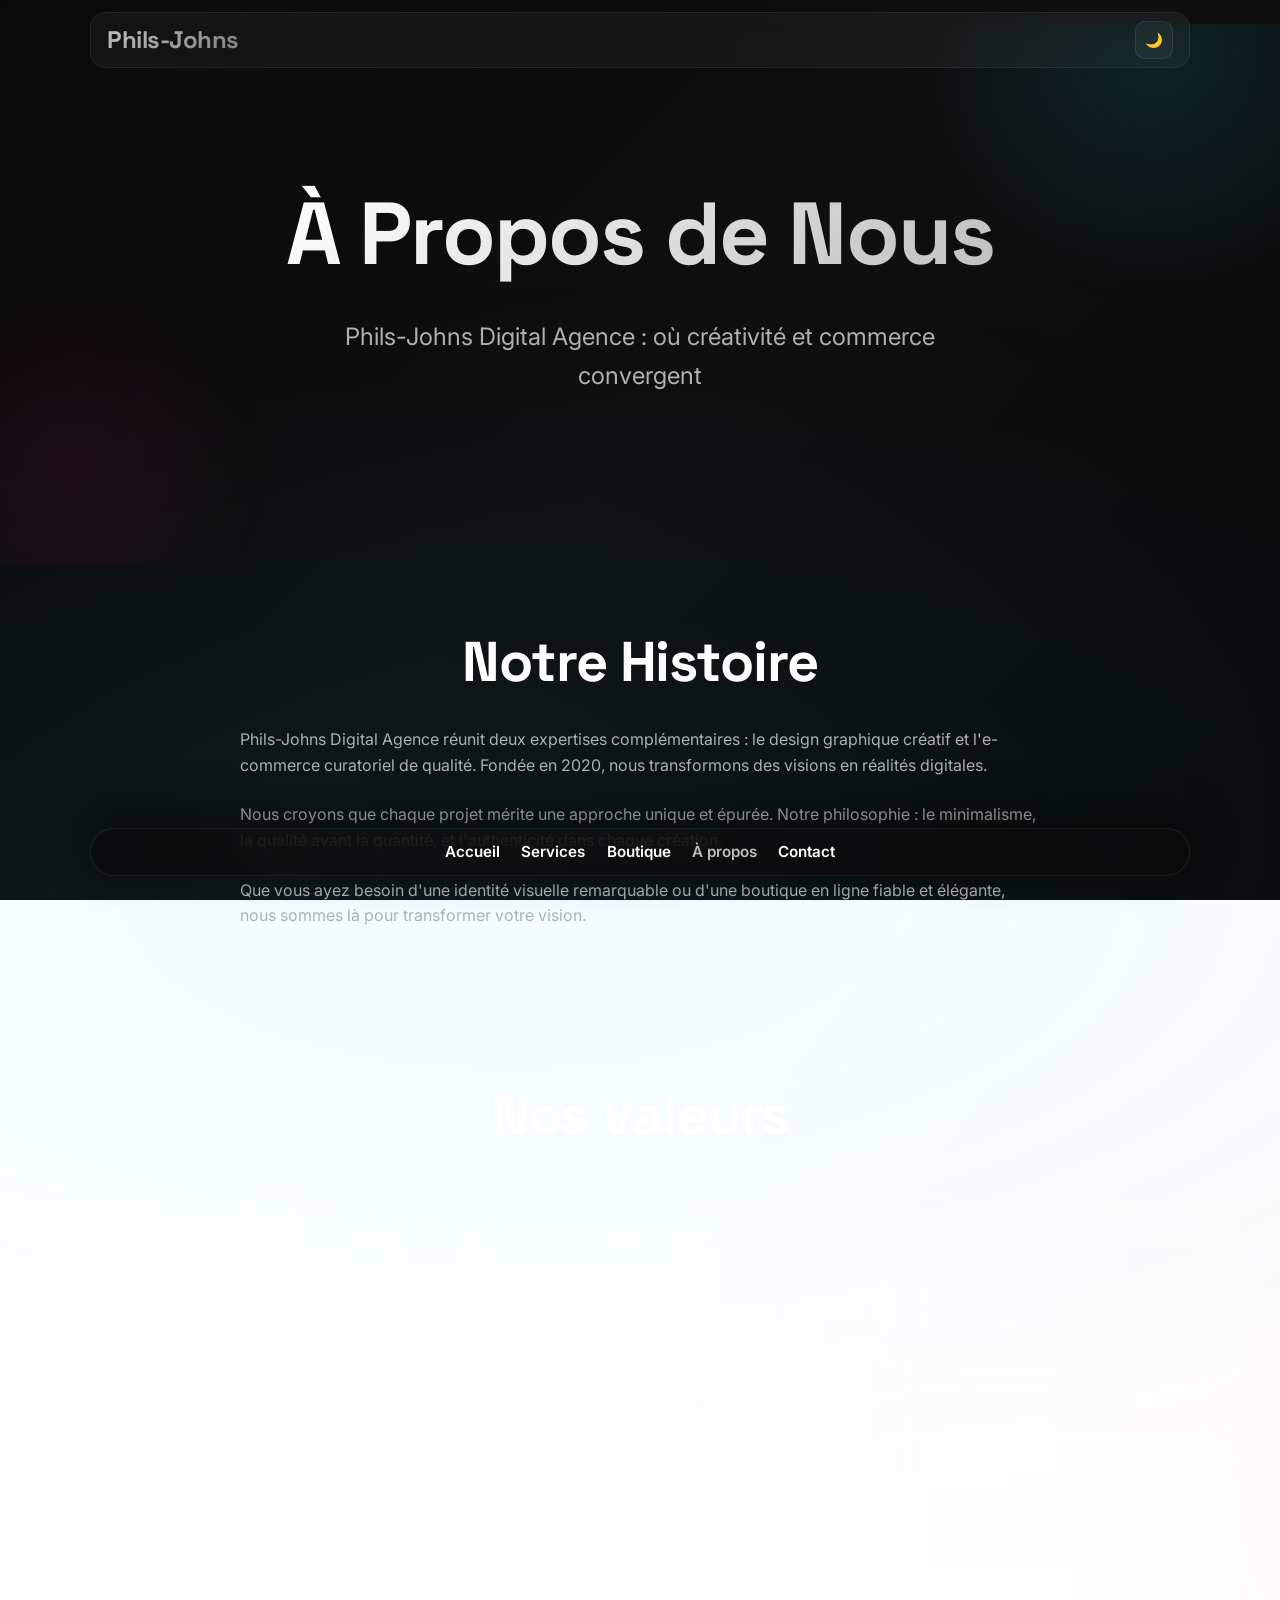
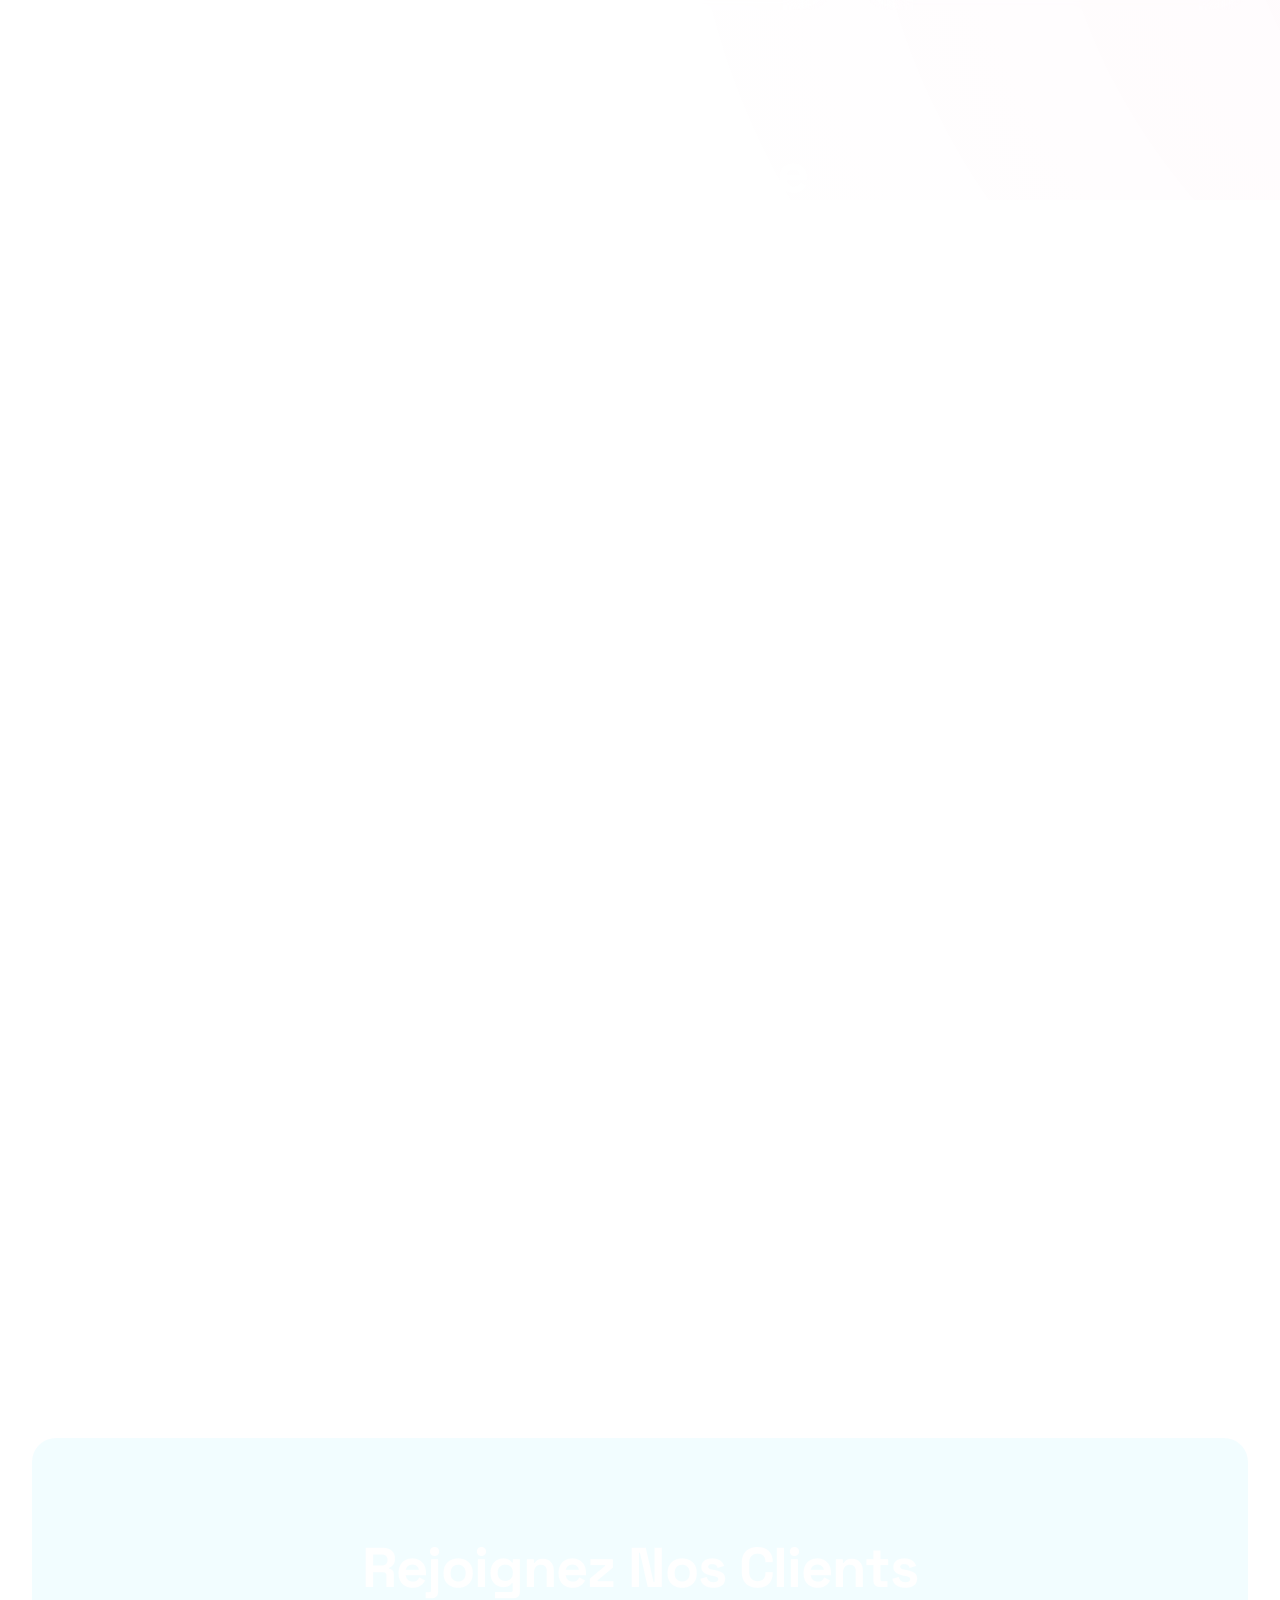
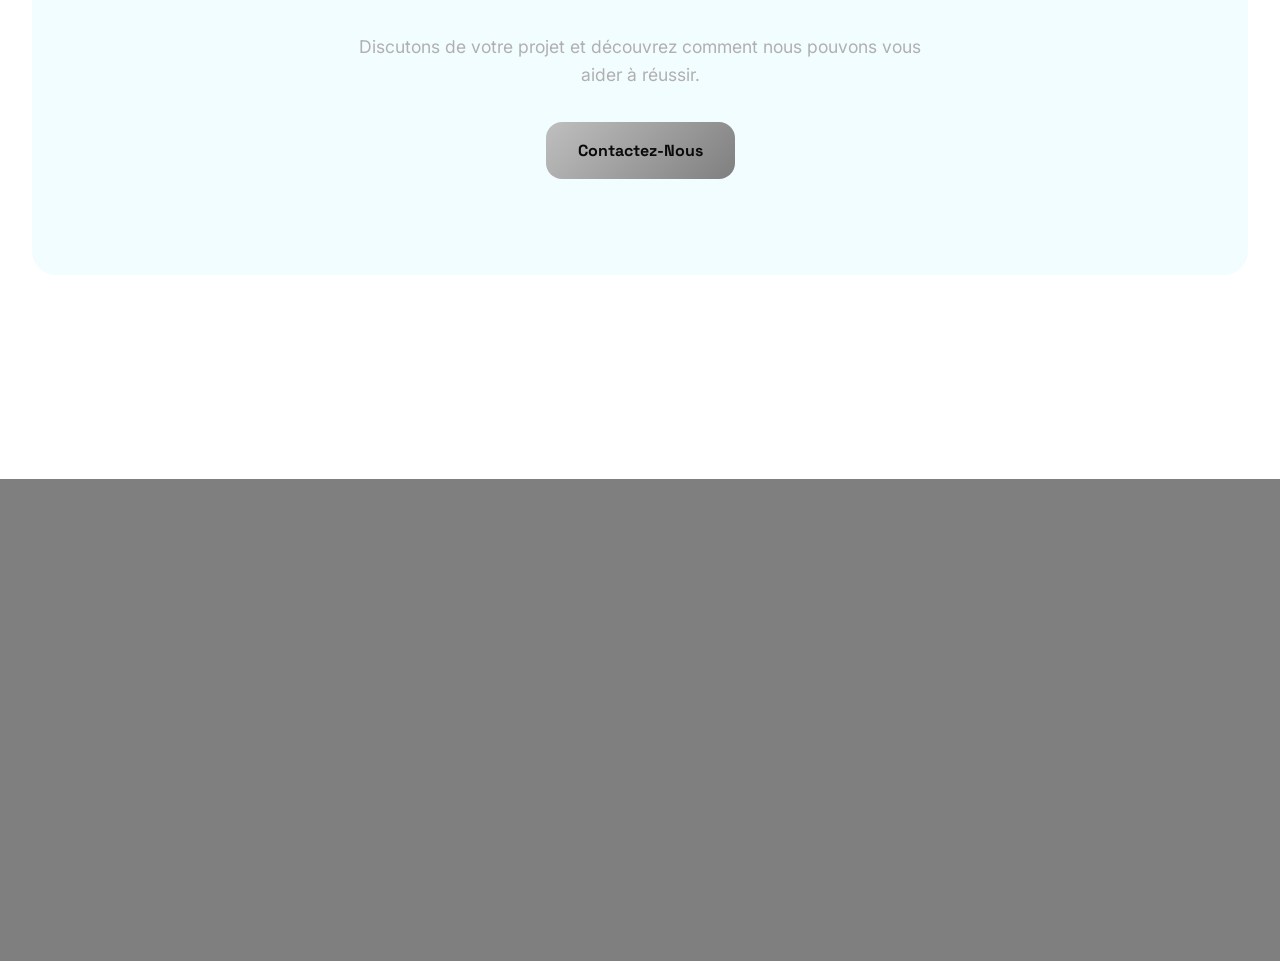
==== apropos.html @ aedebc25 "Add files via upload" ====
<!DOCTYPE html>
<html lang="fr">

<head>
    <meta charset="UTF-8">
    <meta name="viewport" content="width=device-width, initial-scale=1.0">
    <meta name="description" content="À propos de Phils-Johns Digital Agence">
    <title>À Propos - Phils-Johns Digital Agence</title>

    <!-- Fonts -->
    <link rel="preconnect" href="https://fonts.googleapis.com">
    <link rel="preconnect" href="https://fonts.gstatic.com" crossorigin>
    <link href="https://fonts.googleapis.com/css2?family=Space+Grotesk:wght@400;500;600;700&family=Inter:wght@400;500;600;700&display=swap" rel="stylesheet">

    <!-- Styles -->
    <link rel="stylesheet" href="css/styles.css">
</head>

<body>
    <!-- Top bar: logo + theme toggle -->
    <header class="top-bar">
        <div class="logo">Phils-Johns</div>
        <button id="themeToggle" class="theme-toggle" aria-label="Basculer thème">🌙</button>
    </header>
    <!-- Navigation -->
    <nav>
        <div class="nav-container">
            <ul class="nav-links">
                <li><a href="index.html">Accueil</a></li>
                <li><a href="services.html">Services</a></li>
                <li><a href="boutique.html">Boutique</a></li>
                <li><a href="apropos.html">À propos</a></li>
                <li><a href="contact.html">Contact</a></li>
            </ul>
            <button class="hamburger" id="hamburger">
        <span></span>
        <span></span>
        <span></span>
      </button>
        </div>
    </nav>

    <!-- Main Content -->
    <main>
        <!-- Page Hero -->
        <section class="hero" style="min-height: 60vh; padding: 100px 2rem 4rem;">
            <div class="hero-content">
                <h1>À Propos de Nous</h1>
                <p class="hero-subtitle">
                    Phils-Johns Digital Agence : où créativité et commerce convergent
                </p>
            </div>
        </section>

        <!-- Story Section -->
        <section>
            <div style="max-width: 800px; margin: 0 auto;">
                <h2 style="text-align: center; margin-bottom: 2rem;">Notre Histoire</h2>
                <p>
                    Phils-Johns Digital Agence réunit deux expertises complémentaires : le design graphique créatif et l'e-commerce curatoriel de qualité. Fondée en 2020, nous transformons des visions en réalités digitales.
                </p>
                <p>
                    Nous croyons que chaque projet mérite une approche unique et épurée. Notre philosophie : le minimalisme, la qualité avant la quantité, et l'authenticité dans chaque création.
                </p>
                <p>
                    Que vous ayez besoin d'une identité visuelle remarquable ou d'une boutique en ligne fiable et élégante, nous sommes là pour transformer votre vision.
                </p>
            </div>
        </section>

        <!-- Values Section -->
        <section>
            <h2 style="text-align: center; margin-bottom: 3rem;">Nos Valeurs</h2>
            <div class="cards-grid">
                <div class="glass-card card fade-in" style="padding: 2rem;">
                    <h3 class="card-title" style="font-size: 1.5rem;">🎯 Minimalisme</h3>
                    <p class="card-description">Chaque création épurée, sans superflu. Design épuré et espace blanc.</p>
                </div>

                <div class="glass-card card fade-in" style="padding: 2rem;">
                    <h3 class="card-title" style="font-size: 1.5rem;">✨ Qualité</h3>
                    <p class="card-description">Qualité sans compromis. Meilleures ressources et méthodes toujours.</p>
                </div>

                <div class="glass-card card fade-in" style="padding: 2rem;">
                    <h3 class="card-title" style="font-size: 1.5rem;">🚀 Innovation</h3>
                    <p class="card-description">À la pointe des tendances digitales et du design contemporain.</p>
                </div>

                <div class="glass-card card fade-in" style="padding: 2rem;">
                    <h3 class="card-title" style="font-size: 1.5rem;">👥 Collaboration</h3>
                    <p class="card-description">Votre succès est notre succès. Travail étroit pour l'excellence.</p>
                </div>

                <div class="glass-card card fade-in" style="padding: 2rem;">
                    <h3 class="card-title" style="font-size: 1.5rem;">🎨 Créativité</h3>
                    <p class="card-description">Opportunité de créer l'extraordinaire et l'unique pour votre marque.</p>
                </div>

                <div class="glass-card card fade-in" style="padding: 2rem;">
                    <h3 class="card-title" style="font-size: 1.5rem;">💼 Professionnalisme</h3>
                    <p class="card-description">Délais respectés, transparence et expertise à chaque étape.</p>
                </div>
            </div>
        </section>

        <!-- Team Section -->
        <section>
            <h2 style="text-align: center; margin-bottom: 3rem;">Notre Équipe</h2>
            <div class="cards-grid">
                <div class="glass-card card fade-in">
                    <div style="width: 100%; height: 200px; background: linear-gradient(135deg, #00d9ff, #ff006e); border-radius: 12px; margin-bottom: 1rem; display: flex; align-items: center; justify-content: center; font-size: 4rem;">👨‍💼</div>
                    <h3 class="card-title">Phil</h3>
                    <p style="color: var(--accent-primary); font-weight: 600; margin-bottom: 1rem;">Directeur Créatif</p>
                    <p class="card-description">3 ans d'expérience en design graphique et vision créative.</p>
                </div>

                <div class="glass-card card fade-in">
                    <div style="width: 100%; height: 200px; background: linear-gradient(135deg, #ff006e, #00d9ff); border-radius: 12px; margin-bottom: 1rem; display: flex; align-items: center; justify-content: center; font-size: 4rem;">👩‍💼</div>
                    <h3 class="card-title">Phil</h3>
                    <p style="color: var(--accent-primary); font-weight: 600; margin-bottom: 1rem;">Responsable E-Commerce</p>
                    <p class="card-description">Spécialiste en dropshipping et boutiques e-commerce performantes.</p>
                </div>

                <div class="glass-card card fade-in">
                    <div style="width: 100%; height: 200px; background: linear-gradient(135deg, #00d9ff, #ff006e); border-radius: 12px; margin-bottom: 1rem; display: flex; align-items: center; justify-content: center; font-size: 4rem;">👨‍💻</div>
                    <h3 class="card-title">Phil</h3>
                    <p style="color: var(--accent-primary); font-weight: 600; margin-bottom: 1rem;">Développeur WEB</p>
                    <p class="card-description">Transforme designs en expériences digitales fluides et performantes.</p>
                </div>
            </div>
        </section>

        <!-- Stats Section -->
        <section style="padding: 4rem 2rem;">
            <h2 style="text-align: center; margin-bottom: 3rem;">Nos Résultats</h2>
            <div class="cards-grid" style="max-width: 1000px; margin: 0 auto;">
                <div class="glass-card" style="padding: 2rem; text-align: center;">
                    <div style="font-size: 3rem; font-weight: 900; background: linear-gradient(135deg, #00d9ff, #ff006e); -webkit-background-clip: text; -webkit-text-fill-color: transparent; background-clip: text;">150+</div>
                    <p style="color: var(--text-secondary); margin-top: 0.5rem;">Projets Réalisés</p>
                </div>

                <div class="glass-card" style="padding: 2rem; text-align: center;">
                    <div style="font-size: 3rem; font-weight: 900; background: linear-gradient(135deg, #00d9ff, #ff006e); -webkit-background-clip: text; -webkit-text-fill-color: transparent; background-clip: text;">98%</div>
                    <p style="color: var(--text-secondary); margin-top: 0.5rem;">Clients Satisfaits</p>
                </div>

                <div class="glass-card" style="padding: 2rem; text-align: center;">
                    <div style="font-size: 3rem; font-weight: 900; background: linear-gradient(135deg, #00d9ff, #ff006e); -webkit-background-clip: text; -webkit-text-fill-color: transparent; background-clip: text;">4</div>
                    <p style="color: var(--text-secondary); margin-top: 0.5rem;">Ans d'Expérience</p>
                </div>
            </div>
        </section>

        <!-- CTA Section -->
        <section style="text-align: center; padding: 6rem 2rem; background: rgba(0, 217, 255, 0.05); border-radius: 24px; margin: 0 2rem;">
            <h2>Rejoignez Nos Clients</h2>
            <p style="font-size: 1.1rem; margin-bottom: 2rem; color: var(--text-secondary); max-width: 600px; margin-left: auto; margin-right: auto;">
                Discutons de votre projet et découvrez comment nous pouvons vous aider à réussir.
            </p>
            <a href="contact.html" class="btn btn-primary">Contactez-Nous</a>
        </section>
    </main>

    <!-- Footer -->
    <footer>
        <div class="footer-content">
            <div class="footer-section">
                <h3>Phils-Johns</h3>
                <p>Digital Agence - Graphisme & E-Commerce</p>
            </div>
            <div class="footer-section">
                <h3>Navigation</h3>
                <a href="index.html">Accueil</a>
                <a href="services.html">Services</a>
                <a href="boutique.html">Boutique</a>
                <a href="apropos.html">À propos</a>
                <a href="contact.html">Contact</a>
            </div>
            <div class="footer-section">
                <h3>Support</h3>
                <a href="contact.html">Nous Contacter</a>
                <a href="#">Conditions</a>
                <a href="#">Confidentialité</a>
            </div>
        </div>
        <div class="footer-bottom">
            <p>&copy; 2026 Phils-Johns Digital Agence. Tous droits réservés.</p>
        </div>
    </footer>

    <!-- Scripts -->
    <script src="js/script.js"></script>
</body>

</html>
---- css/styles.css ----
/* ================================
   VARIABLES DE DESIGN GLOBALES
   ================================ */

:root {
    /* Couleurs principales */
    --bg-dark: #0a0a0a;
    --bg-secondary: #1a1a1a;
    --text-primary: #ffffff;
    --text-secondary: #b0b0b0;
    --accent-primary: #bfbfbf;
    --accent-secondary: #7f7f7f;
    --glass-bg: rgba(255, 255, 255, 0.05);
    --glass-border: rgba(255, 255, 255, 0.1);
    --glass-border-hover: rgba(255, 255, 255, 0.2);
    /* Typographie */
    --font-display: "Space Grotesk", "Clash Display", "General Sans", system-ui, sans-serif;
    --font-body: "Inter", -apple-system, BlinkMacSystemFont, "Segoe UI", sans-serif;
    /* Espacement */
    --spacing-xs: 0.5rem;
    --spacing-sm: 1rem;
    --spacing-md: 1.5rem;
    --spacing-lg: 2rem;
    --spacing-xl: 3rem;
    --spacing-xxl: 4rem;
    /* Border radius */
    --radius-sm: 8px;
    --radius-md: 16px;
    --radius-lg: 24px;
    /* Transitions */
    --transition-fast: 0.2s ease-in-out;
    --transition-smooth: 0.3s cubic-bezier(0.4, 0, 0.2, 1);
    --transition-slow: 0.5s cubic-bezier(0.4, 0, 0.2, 1);
}


/* ================================
   RESET & STYLES DE BASE
   ================================ */

* {
    margin: 0;
    padding: 0;
    box-sizing: border-box;
}

html {
    scroll-behavior: smooth;
}

body {
    background: linear-gradient(135deg, var(--bg-dark) 0%, var(--bg-secondary) 50%, var(--bg-dark) 100%);
    background-attachment: fixed;
    color: var(--text-primary);
    font-family: var(--font-body);
    font-size: 16px;
    line-height: 1.6;
    overflow-x: hidden;
    position: relative;
}


/* Fond animé subtil */

body::before {
    content: "";
    position: fixed;
    top: 0;
    left: 0;
    width: 200%;
    height: 200%;
    background: radial-gradient( ellipse at 20% 50%, rgba(0, 217, 255, 0.05) 0%, transparent 50%), radial-gradient( ellipse at 80% 80%, rgba(255, 0, 110, 0.03) 0%, transparent 50%);
    animation: floatingBg 20s ease-in-out infinite;
    pointer-events: none;
    z-index: -1;
}

@keyframes floatingBg {
    0%,
    100% {
        transform: translate(0, 0);
    }
    25% {
        transform: translate(-50px, -50px);
    }
    50% {
        transform: translate(-100px, 0);
    }
    75% {
        transform: translate(-50px, 50px);
    }
}


/* ================================
   TYPOGRAPHIE
   ================================ */

h1,
h2,
h3,
h4,
h5,
h6 {
    font-family: var(--font-display);
    font-weight: 900;
    line-height: 1.2;
    letter-spacing: -0.02em;
}

h1 {
    font-size: clamp(2.5rem, 8vw, 5.5rem);
    margin-bottom: var(--spacing-md);
}

h2 {
    font-size: clamp(2rem, 5vw, 3.5rem);
    margin-bottom: var(--spacing-lg);
}

h3 {
    font-size: clamp(1.5rem, 3vw, 2rem);
    margin-bottom: var(--spacing-md);
}

p {
    color: var(--text-secondary);
    margin-bottom: var(--spacing-md);
}

a {
    color: var(--accent-primary);
    text-decoration: none;
    transition: color var(--transition-smooth);
}

a:hover {
    color: var(--accent-secondary);
}


/* ================================
   LIQUID GLASS - COMPOSANT RÉUTILISABLE
   ================================ */

.glass-card,
.glass-nav,
.glass-button {
    background: var(--glass-bg);
    backdrop-filter: blur(20px);
    border: 1px solid var(--glass-border);
    border-radius: var(--radius-md);
    transition: all var(--transition-smooth);
    position: relative;
    overflow: hidden;
}

.glass-card::before {
    content: "";
    position: absolute;
    top: -50%;
    left: -50%;
    width: 200%;
    height: 200%;
    background: radial-gradient( circle at 50% 50%, rgba(255, 255, 255, 0.1) 0%, rgba(255, 255, 255, 0) 70%);
    opacity: 0;
    transition: opacity var(--transition-smooth);
    pointer-events: none;
}

.glass-card:hover {
    background: rgba(255, 255, 255, 0.08);
    border-color: var(--glass-border-hover);
    box-shadow: 0 8px 32px rgba(0, 217, 255, 0.15), inset 0 1px 1px rgba(255, 255, 255, 0.15);
    transform: translateY(-4px);
}

.glass-card:hover::before {
    opacity: 1;
}


/* Effet de suivi de souris pour le pseudo-élément */

.glass-card {
    --mouse-x: 50%;
    --mouse-y: 50%;
}


/* ================================
   NAVIGATION
   ================================ */


/* Bottom dock-style navigation */

nav {
    position: fixed;
    left: 50%;
    transform: translateX(-50%);
    bottom: 24px;
    width: min(1100px, calc(100% - 48px));
    background: rgba(10, 10, 10, 0.7);
    backdrop-filter: blur(20px);
    border: 1px solid var(--glass-border);
    border-radius: 32px;
    z-index: 1000;
    padding: 10px 18px;
    box-shadow: 0 -12px 48px rgba(0, 0, 0, 0.45), 0 6px 18px rgba(0, 0, 0, 0.12);
    display: flex;
    justify-content: center;
    align-items: center;
}

.nav-container {
    width: 100%;
    max-width: 1100px;
    margin: 0 auto;
    display: flex;
    justify-content: center;
    align-items: center;
    gap: 1rem;
}


/* Top bar containing logo and theme toggle */

.top-bar {
    position: fixed;
    left: 50%;
    transform: translateX(-50%);
    top: 12px;
    width: min(1100px, calc(100% - 48px));
    display: flex;
    justify-content: space-between;
    align-items: center;
    gap: 12px;
    padding: 8px 16px;
    background: var(--glass-bg);
    backdrop-filter: blur(16px);
    border-radius: 16px;
    border: 1px solid var(--glass-border);
    z-index: 1400;
}

.logo {
    font-family: var(--font-display);
    font-size: 1.5rem;
    font-weight: 900;
    letter-spacing: -0.02em;
    background: linear-gradient(135deg, var(--accent-primary), var(--accent-secondary));
    -webkit-background-clip: text;
    -webkit-text-fill-color: transparent;
    background-clip: text;
    transition: transform var(--transition-smooth);
}

.logo:hover {
    transform: scale(1.05);
}

.nav-links {
    display: flex;
    gap: calc(var(--spacing-lg) / 1.5);
    list-style: none;
    align-items: center;
}

.nav-links a {
    position: relative;
    font-weight: 600;
    font-size: 0.95rem;
    color: var(--text-primary);
    transition: color var(--transition-smooth);
}

.nav-links a::after {
    content: "";
    position: absolute;
    bottom: -4px;
    left: 0;
    width: 0;
    height: 2px;
    background: linear-gradient(90deg, var(--accent-primary), var(--accent-secondary));
    transition: width var(--transition-smooth);
}

.nav-links a:hover::after {
    width: 100%;
}

.hamburger {
    display: none;
    flex-direction: column;
    gap: 6px;
    cursor: pointer;
    background: none;
    border: none;
    padding: 8px;
    border-radius: 12px;
}


/* Theme toggle button */

.theme-toggle {
    display: inline-flex;
    align-items: center;
    justify-content: center;
    width: 38px;
    height: 38px;
    border-radius: 10px;
    background: var(--glass-bg);
    border: 1px solid var(--glass-border);
    color: var(--text-primary);
    cursor: pointer;
    transition: all var(--transition-smooth);
    font-size: 0.9rem;
}

.theme-toggle:hover {
    transform: translateY(-2px);
    box-shadow: 0 8px 24px rgba(0, 0, 0, 0.12);
}

.hamburger span {
    width: 25px;
    height: 2px;
    background: var(--text-primary);
    transition: all var(--transition-smooth);
    border-radius: 2px;
}

.hamburger.active span:nth-child(1) {
    transform: rotate(45deg) translate(8px, 8px);
}

.hamburger.active span:nth-child(2) {
    opacity: 0;
}

.hamburger.active span:nth-child(3) {
    transform: rotate(-45deg) translate(7px, -7px);
}


/* ================================
   LAYOUT PRINCIPAL
   ================================ */

main {
    padding-top: 24px;
    padding-bottom: 140px;
    /* espace pour le dock en bas */
}

section {
    padding: var(--spacing-xxl) var(--spacing-lg);
    max-width: 1400px;
    margin: 0 auto;
}

.container {
    width: 100%;
    max-width: 1400px;
    margin: 0 auto;
    padding: 0 var(--spacing-lg);
}


/* ================================
   HERO SECTION
   ================================ */

.hero {
    min-height: 100vh;
    display: flex;
    align-items: center;
    justify-content: center;
    padding: 100px var(--spacing-lg) var(--spacing-xxl);
    position: relative;
    overflow: hidden;
}

.hero::before {
    content: "";
    position: absolute;
    top: -40%;
    right: -10%;
    width: 500px;
    height: 500px;
    background: radial-gradient(circle, rgba(0, 217, 255, 0.1) 0%, transparent 70%);
    border-radius: 50%;
    animation: pulse 4s ease-in-out infinite;
    z-index: 0;
}

.hero::after {
    content: "";
    position: absolute;
    bottom: -20%;
    left: -10%;
    width: 400px;
    height: 400px;
    background: radial-gradient(circle, rgba(255, 0, 110, 0.08) 0%, transparent 70%);
    border-radius: 50%;
    animation: pulse 5s ease-in-out infinite reverse;
    z-index: 0;
}

@keyframes pulse {
    0%,
    100% {
        transform: scale(1);
    }
    50% {
        transform: scale(1.1);
    }
}

.hero-content {
    position: relative;
    z-index: 1;
    text-align: center;
    animation: fadeInUp 1s ease-out;
}

.hero h1 {
    background: linear-gradient(135deg, var(--text-primary) 0%, var(--accent-primary) 100%);
    -webkit-background-clip: text;
    -webkit-text-fill-color: transparent;
    background-clip: text;
    margin-bottom: var(--spacing-lg);
}

.hero-subtitle {
    font-size: clamp(1rem, 2.5vw, 1.5rem);
    color: var(--text-secondary);
    margin-bottom: var(--spacing-xl);
    max-width: 600px;
    margin-left: auto;
    margin-right: auto;
}

.hero-cta {
    display: flex;
    gap: var(--spacing-md);
    justify-content: center;
    flex-wrap: wrap;
    margin-bottom: var(--spacing-xxl);
}


/* ================================
   BOUTONS
   ================================ */

.btn {
    display: inline-block;
    padding: var(--spacing-sm) var(--spacing-lg);
    font-family: var(--font-display);
    font-weight: 700;
    font-size: 1rem;
    border-radius: var(--radius-md);
    border: 2px solid var(--accent-primary);
    cursor: pointer;
    transition: all var(--transition-smooth);
    text-decoration: none;
    white-space: nowrap;
}

.btn-primary {
    background: linear-gradient(135deg, var(--accent-primary), var(--accent-secondary));
    color: var(--bg-dark);
    border: none;
}

.btn-primary:hover {
    transform: translateY(-2px);
    box-shadow: 0 12px 32px rgba(0, 217, 255, 0.3);
}

.btn-secondary {
    background: transparent;
    color: var(--accent-primary);
}

.btn-secondary:hover {
    background: rgba(0, 217, 255, 0.1);
    border-color: var(--accent-secondary);
    color: var(--accent-secondary);
}


/* ================================
   GRILLE DE CARTES
   ================================ */

.cards-grid {
    display: grid;
    grid-template-columns: repeat(auto-fit, minmax(320px, 1fr));
    gap: var(--spacing-lg);
    margin-top: var(--spacing-xl);
}

.card {
    padding: var(--spacing-lg);
    border-radius: var(--radius-lg);
    display: flex;
    flex-direction: column;
    align-items: center;
    text-align: center;
}

.card-title {
    font-size: 1.25rem;
    margin-bottom: var(--spacing-md);
    color: var(--text-primary);
}

.card-description {
    font-size: 0.95rem;
    color: var(--text-secondary);
    margin-bottom: var(--spacing-md);
}

.card-image {
    width: 100%;
    height: 200px;
    object-fit: cover;
    border-radius: var(--radius-md);
    margin-bottom: var(--spacing-md);
}


/* ================================
   GRILLE DE PRODUITS
   ================================ */

.products-grid {
    display: grid;
    grid-template-columns: repeat(auto-fill, minmax(280px, 1fr));
    gap: var(--spacing-lg);
    margin-top: var(--spacing-xl);
}

.product-card {
    display: flex;
    flex-direction: column;
    height: 100%;
    padding: var(--spacing-lg);
    background: var(--glass-bg);
    backdrop-filter: blur(15px);
    border: 1px solid var(--glass-border);
    border-radius: var(--radius-lg);
    cursor: pointer;
    transition: all var(--transition-smooth);
    position: relative;
    overflow: hidden;
}

.product-card::before {
    content: "";
    position: absolute;
    top: -50%;
    left: -50%;
    width: 200%;
    height: 200%;
    background: radial-gradient( circle at 50% 50%, rgba(255, 255, 255, 0.15) 0%, rgba(255, 255, 255, 0) 70%);
    opacity: 0;
    transition: opacity var(--transition-smooth);
    pointer-events: none;
}

.product-card:hover {
    background: rgba(255, 255, 255, 0.08);
    border-color: var(--glass-border-hover);
    box-shadow: 0 8px 32px rgba(0, 217, 255, 0.2), inset 0 1px 1px rgba(255, 255, 255, 0.2);
    transform: translateY(-8px) scale(1.02);
}

.product-card:hover::before {
    opacity: 1;
}

.product-image {
    width: 100%;
    height: 220px;
    object-fit: cover;
    border-radius: var(--radius-md);
    margin-bottom: var(--spacing-md);
}

.product-name {
    font-size: 1.1rem;
    font-weight: 700;
    margin-bottom: var(--spacing-sm);
    color: var(--text-primary);
}

.product-price {
    font-size: 1.25rem;
    font-weight: 800;
    background: linear-gradient(135deg, var(--accent-primary), var(--accent-secondary));
    -webkit-background-clip: text;
    -webkit-text-fill-color: transparent;
    background-clip: text;
    margin-bottom: var(--spacing-md);
}

.product-description {
    flex-grow: 1;
    font-size: 0.9rem;
    color: var(--text-secondary);
    margin-bottom: var(--spacing-md);
}

.product-link {
    display: inline-block;
    padding: var(--spacing-sm) var(--spacing-md);
    background: linear-gradient(135deg, var(--accent-primary), var(--accent-secondary));
    color: var(--bg-dark);
    font-weight: 700;
    border-radius: var(--radius-sm);
    text-align: center;
    transition: all var(--transition-smooth);
}

.product-link:hover {
    transform: scale(1.05);
    box-shadow: 0 8px 24px rgba(0, 217, 255, 0.3);
}


/* ================================
   FORMULAIRE DE CONTACT
   ================================ */

.contact-form {
    max-width: 600px;
    margin: 0 auto;
    display: flex;
    flex-direction: column;
    gap: var(--spacing-md);
}

.form-group {
    display: flex;
    flex-direction: column;
}

.form-group label {
    margin-bottom: var(--spacing-sm);
    font-weight: 600;
    color: var(--text-primary);
    font-size: 0.95rem;
}

.form-group input,
.form-group textarea {
    padding: var(--spacing-md);
    background: var(--glass-bg);
    backdrop-filter: blur(10px);
    border: 1px solid var(--glass-border);
    border-radius: var(--radius-md);
    color: var(--text-primary);
    font-family: var(--font-body);
    font-size: 1rem;
    transition: all var(--transition-smooth);
}

.form-group input:focus,
.form-group textarea:focus {
    outline: none;
    background: rgba(255, 255, 255, 0.1);
    border-color: var(--accent-primary);
    box-shadow: 0 0 20px rgba(0, 217, 255, 0.2);
}

.form-group textarea {
    resize: vertical;
    min-height: 120px;
}

.submit-btn {
    align-self: center;
    margin-top: var(--spacing-md);
}


/* ================================
   FOOTER
   ================================ */

footer {
    background: rgba(0, 0, 0, 0.5);
    backdrop-filter: blur(10px);
    border-top: 1px solid var(--glass-border);
    padding: var(--spacing-xl) var(--spacing-lg);
    margin-top: var(--spacing-xxl);
}

.footer-content {
    max-width: 1400px;
    margin: 0 auto;
    display: grid;
    grid-template-columns: repeat(auto-fit, minmax(250px, 1fr));
    gap: var(--spacing-lg);
    margin-bottom: var(--spacing-lg);
}

.footer-section h3 {
    margin-bottom: var(--spacing-md);
    color: var(--text-primary);
}

.footer-section a {
    display: block;
    margin-bottom: var(--spacing-sm);
    color: var(--text-secondary);
    transition: color var(--transition-smooth);
}

.footer-section a:hover {
    color: var(--accent-primary);
}

.footer-bottom {
    border-top: 1px solid var(--glass-border);
    padding-top: var(--spacing-lg);
    text-align: center;
    color: var(--text-secondary);
}


/* ================================
   ANIMATIONS
   ================================ */

@keyframes fadeInUp {
    from {
        opacity: 0;
        transform: translateY(30px);
    }
    to {
        opacity: 1;
        transform: translateY(0);
    }
}

@keyframes fadeIn {
    from {
        opacity: 0;
    }
    to {
        opacity: 1;
    }
}

.fade-in {
    animation: fadeInUp 0.6s ease-out forwards;
    opacity: 0;
}

.fade-in.visible {
    opacity: 1;
}


/* ================================
   RESPONSIVE
   ================================ */

@media (max-width: 768px) {
    nav {
        padding: 8px 12px;
    }
    /* Move logo to top center on mobile */
    .logo {
        position: fixed;
        top: 12px;
        left: 50%;
        transform: translateX(-50%);
        z-index: 1300;
        background: transparent;
        padding: 6px 10px;
        border-radius: 10px;
        font-size: 1.15rem;
    }
    /* Ensure dock stays at bottom and only contains nav controls */
    nav {
        bottom: 14px;
        padding: 8px 14px;
    }
    /* Theme toggle sits inside dock alongside hamburger */
    .nav-container {
        gap: 0.5rem;
        align-items: center;
    }
    /* Mobile menu appears as a floating panel above the dock */
    .nav-links {
        display: none;
        position: fixed;
        left: 50%;
        transform: translateX(-50%);
        bottom: calc(24px + 72px);
        /* dock bottom (24px) + dock height approx */
        width: calc(100% - 48px);
        max-width: 680px;
        flex-direction: column;
        background: rgba(10, 10, 10, 0.95);
        backdrop-filter: blur(20px);
        border: 1px solid var(--glass-border);
        border-radius: 20px;
        padding: var(--spacing-lg);
        gap: var(--spacing-md);
        z-index: 1200;
        box-shadow: 0 12px 40px rgba(0, 0, 0, 0.5);
    }
    .nav-links.active {
        display: flex;
    }
    .hamburger {
        display: flex;
    }
    /* Make sure the nav-links panel does not cover the top logo */
    .nav-links {
        padding-top: calc( var(--spacing-lg) + 36px);
    }
    section {
        padding: var(--spacing-xl) var(--spacing-md);
    }
    h1 {
        font-size: clamp(2rem, 6vw, 3.5rem);
    }
    .cards-grid,
    .products-grid {
        grid-template-columns: 1fr;
    }
    .hero-cta {
        flex-direction: column;
        align-items: center;
    }
    .btn {
        width: 100%;
        text-align: center;
    }
    .contact-form {
        width: 100%;
    }
    footer {
        padding: var(--spacing-lg) var(--spacing-md);
    }
}

@media (max-width: 480px) {
     :root {
        font-size: 14px;
    }
    h1 {
        font-size: 2rem;
    }
    h2 {
        font-size: 1.5rem;
    }
    section {
        padding: var(--spacing-lg) var(--spacing-sm);
    }
    .hero {
        padding: 80px var(--spacing-sm) var(--spacing-lg);
    }
}


/* Themes: monochrome day & night */

.theme-day {
    --bg-dark: #f7f7f7;
    --bg-secondary: #ffffff;
    --text-primary: #0a0a0a;
    --text-secondary: #4a4a4a;
    --glass-bg: rgba(10, 10, 10, 0.04);
    --glass-border: rgba(10, 10, 10, 0.06);
    --glass-border-hover: rgba(10, 10, 10, 0.12);
    --accent-primary: #8c8c8c;
    --accent-secondary: #4d4d4d;
}

.theme-night {
    --bg-dark: #0a0a0a;
    --bg-secondary: #0f0f0f;
    --text-primary: #ffffff;
    --text-secondary: #b0b0b0;
    --glass-bg: rgba(255, 255, 255, 0.04);
    --glass-border: rgba(255, 255, 255, 0.08);
    --glass-border-hover: rgba(255, 255, 255, 0.16);
    --accent-primary: #bfbfbf;
    --accent-secondary: #7f7f7f;
}


/* Smooth theme transition */

body {
    transition: background 0.4s ease, color 0.4s ease;
}


/* Center product content */

.product-card .product-name,
.product-card .product-price,
.product-card .product-description {
    text-align: center;
}


/* Ensure consistent card ordering (grid auto-flow row) */

.cards-grid,
.products-grid {
    grid-auto-flow: row;
    justify-items: center;
}
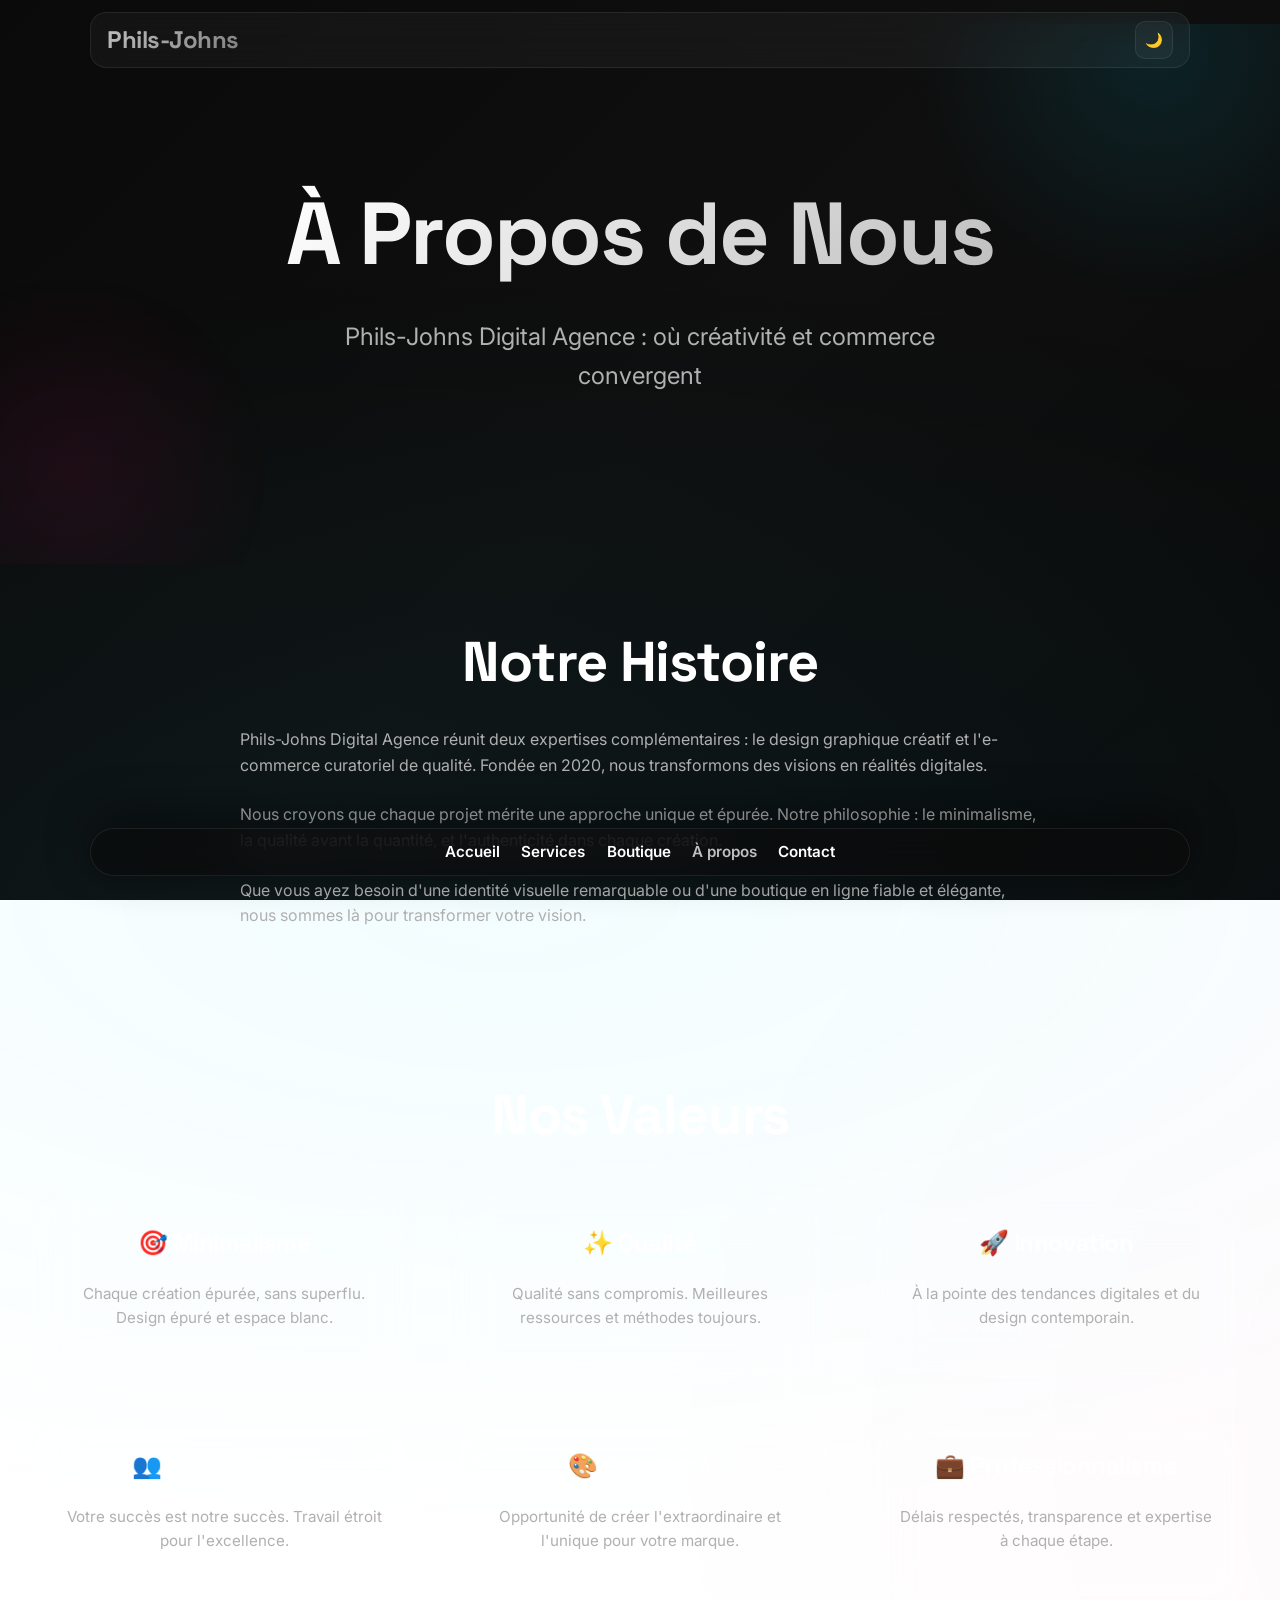
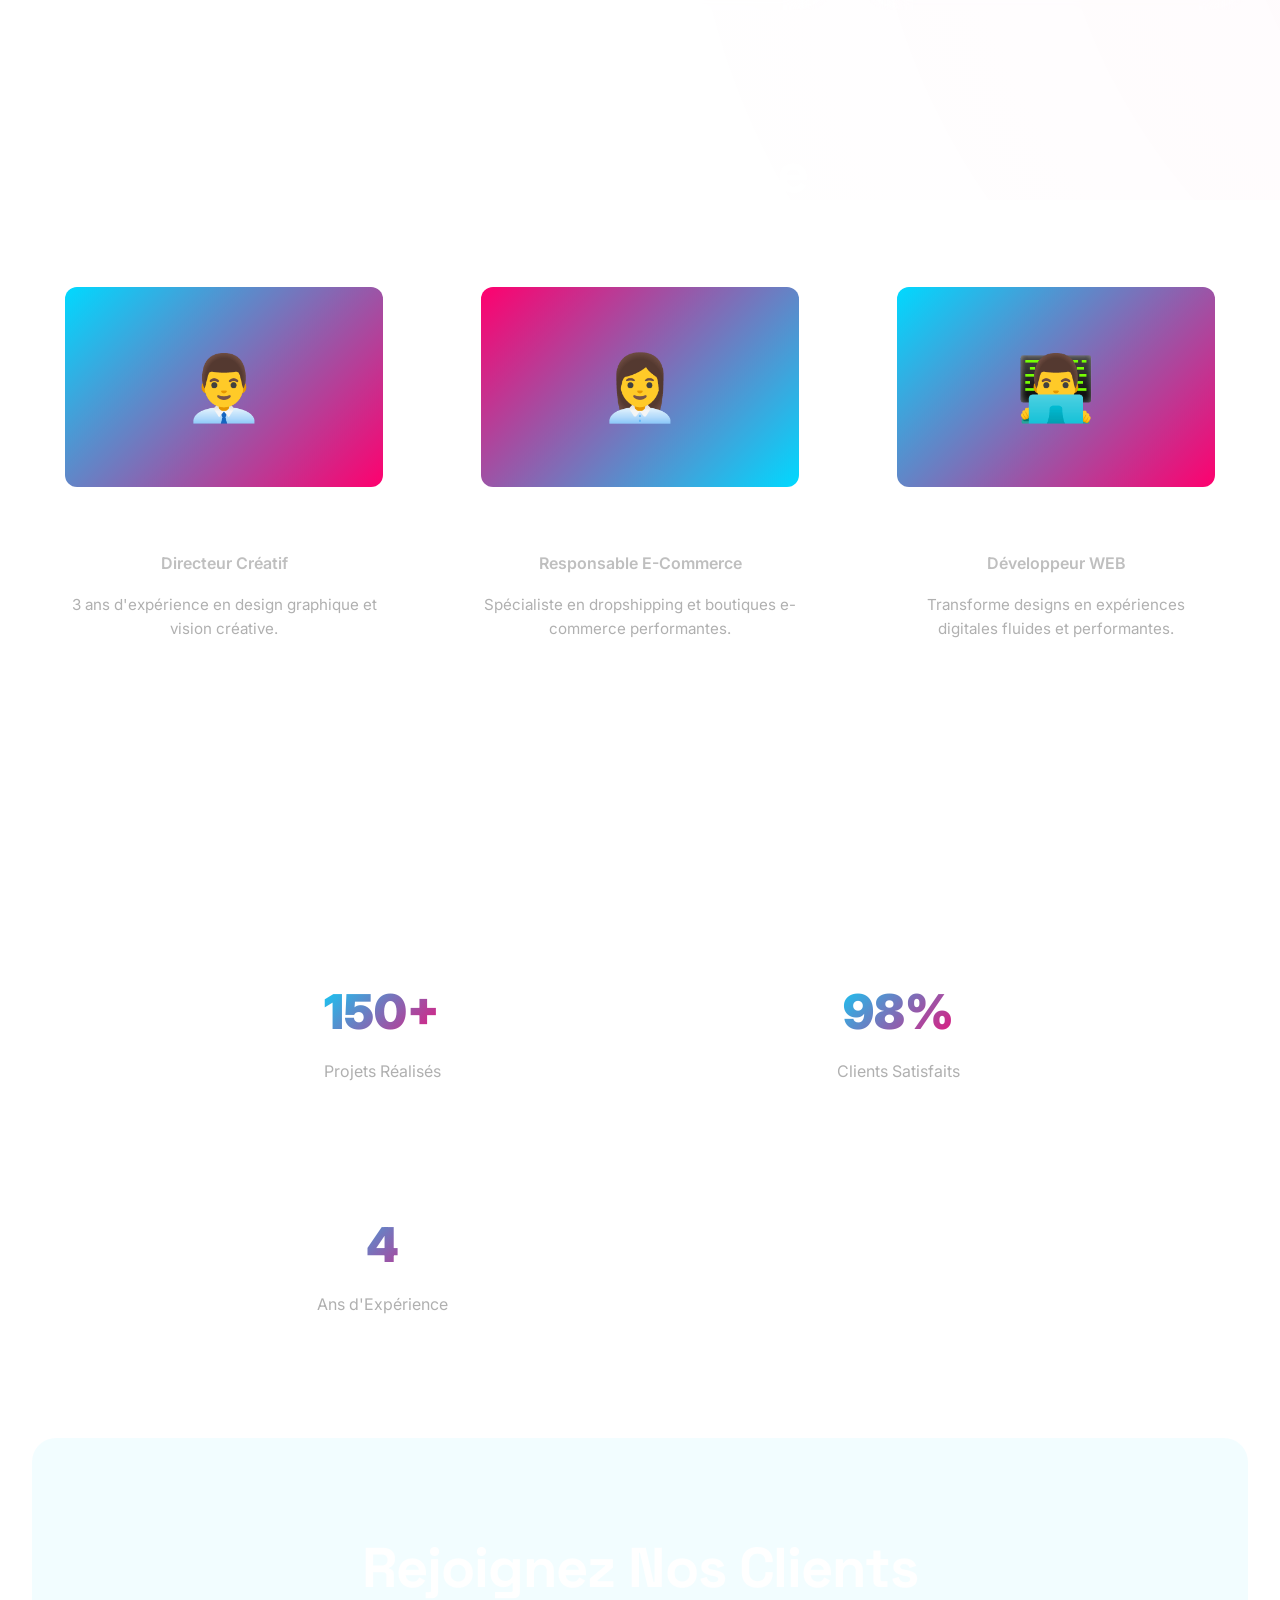
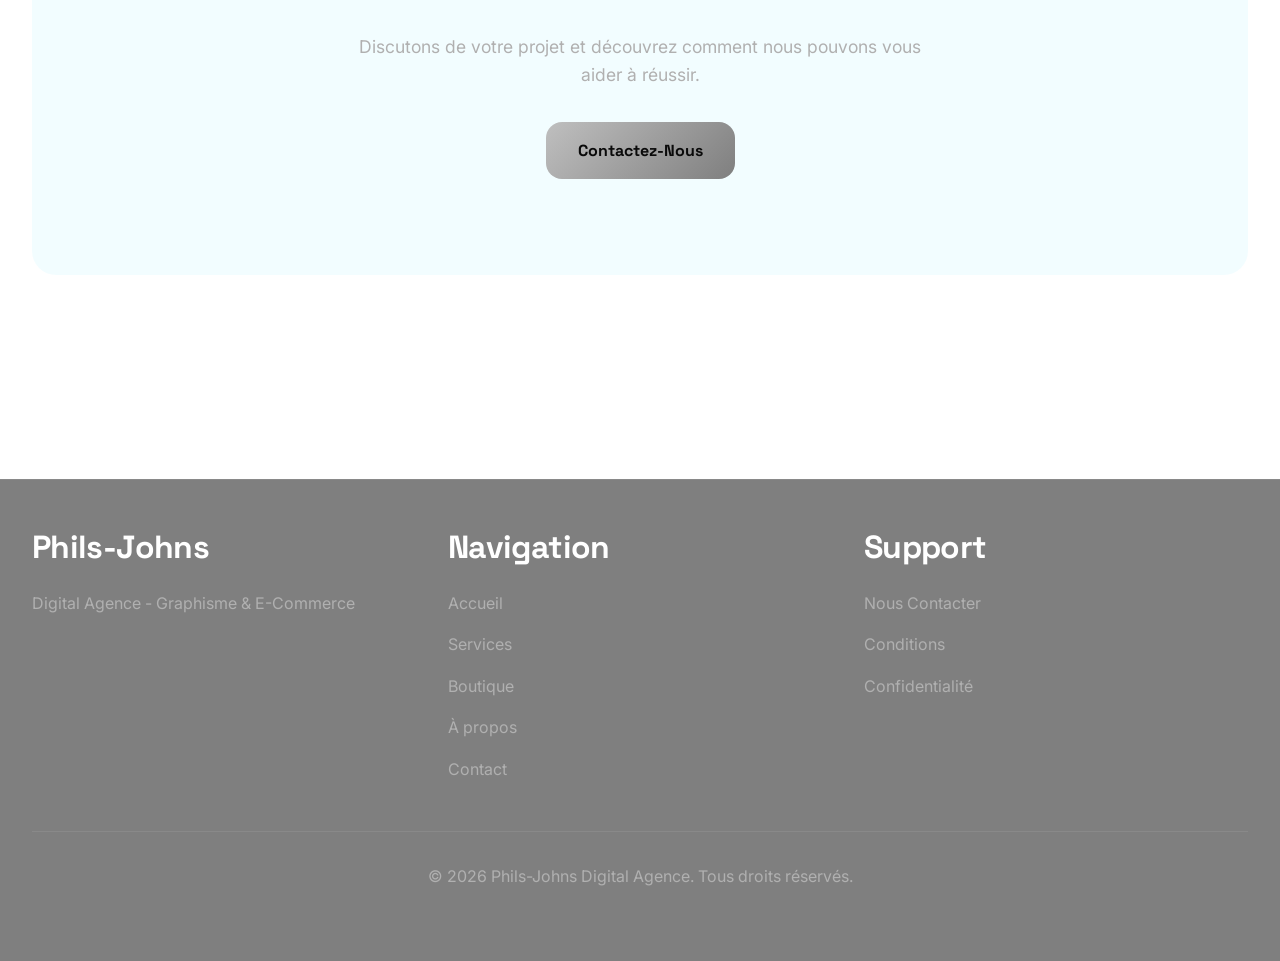
==== commit 74619c2f: "update" ====
--- a/apropos.html
+++ b/apropos.html
@@ -191,6 +191,20 @@
 
     <!-- Scripts -->
     <script src="js/script.js"></script>
+
+    <!-- Vercel Analytics -->
+    <script defer src="/_vercel/insights/script.js"></script>
+    <script>
+        // Vercel Analytics Web Vitals tracking
+        if (window.vitalsUrl) {
+            const analyticsData = {
+                page: window.location.pathname,
+                timestamp: new Date().toISOString()
+            };
+            // Send analytics data to Vercel
+            navigator.sendBeacon(window.vitalsUrl, JSON.stringify(analyticsData));
+        }
+    </script>
 </body>
 
 </html>
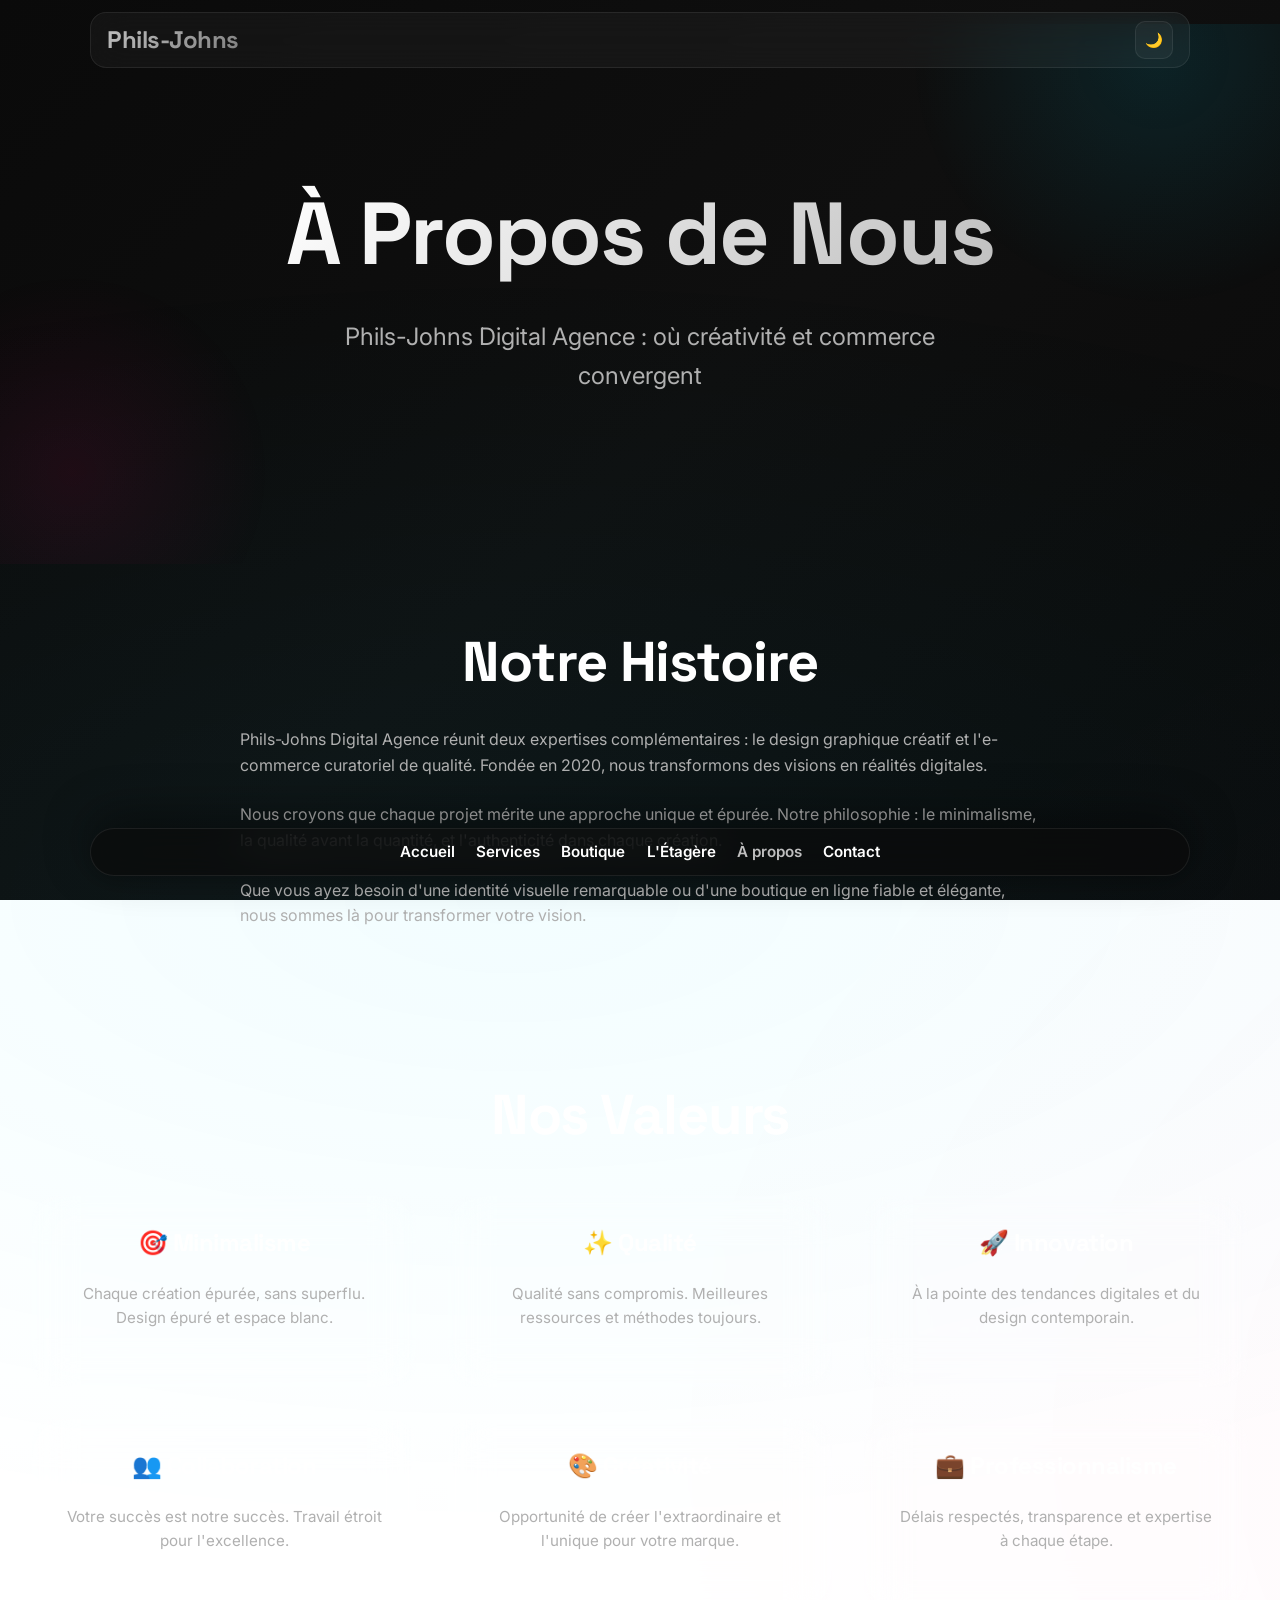
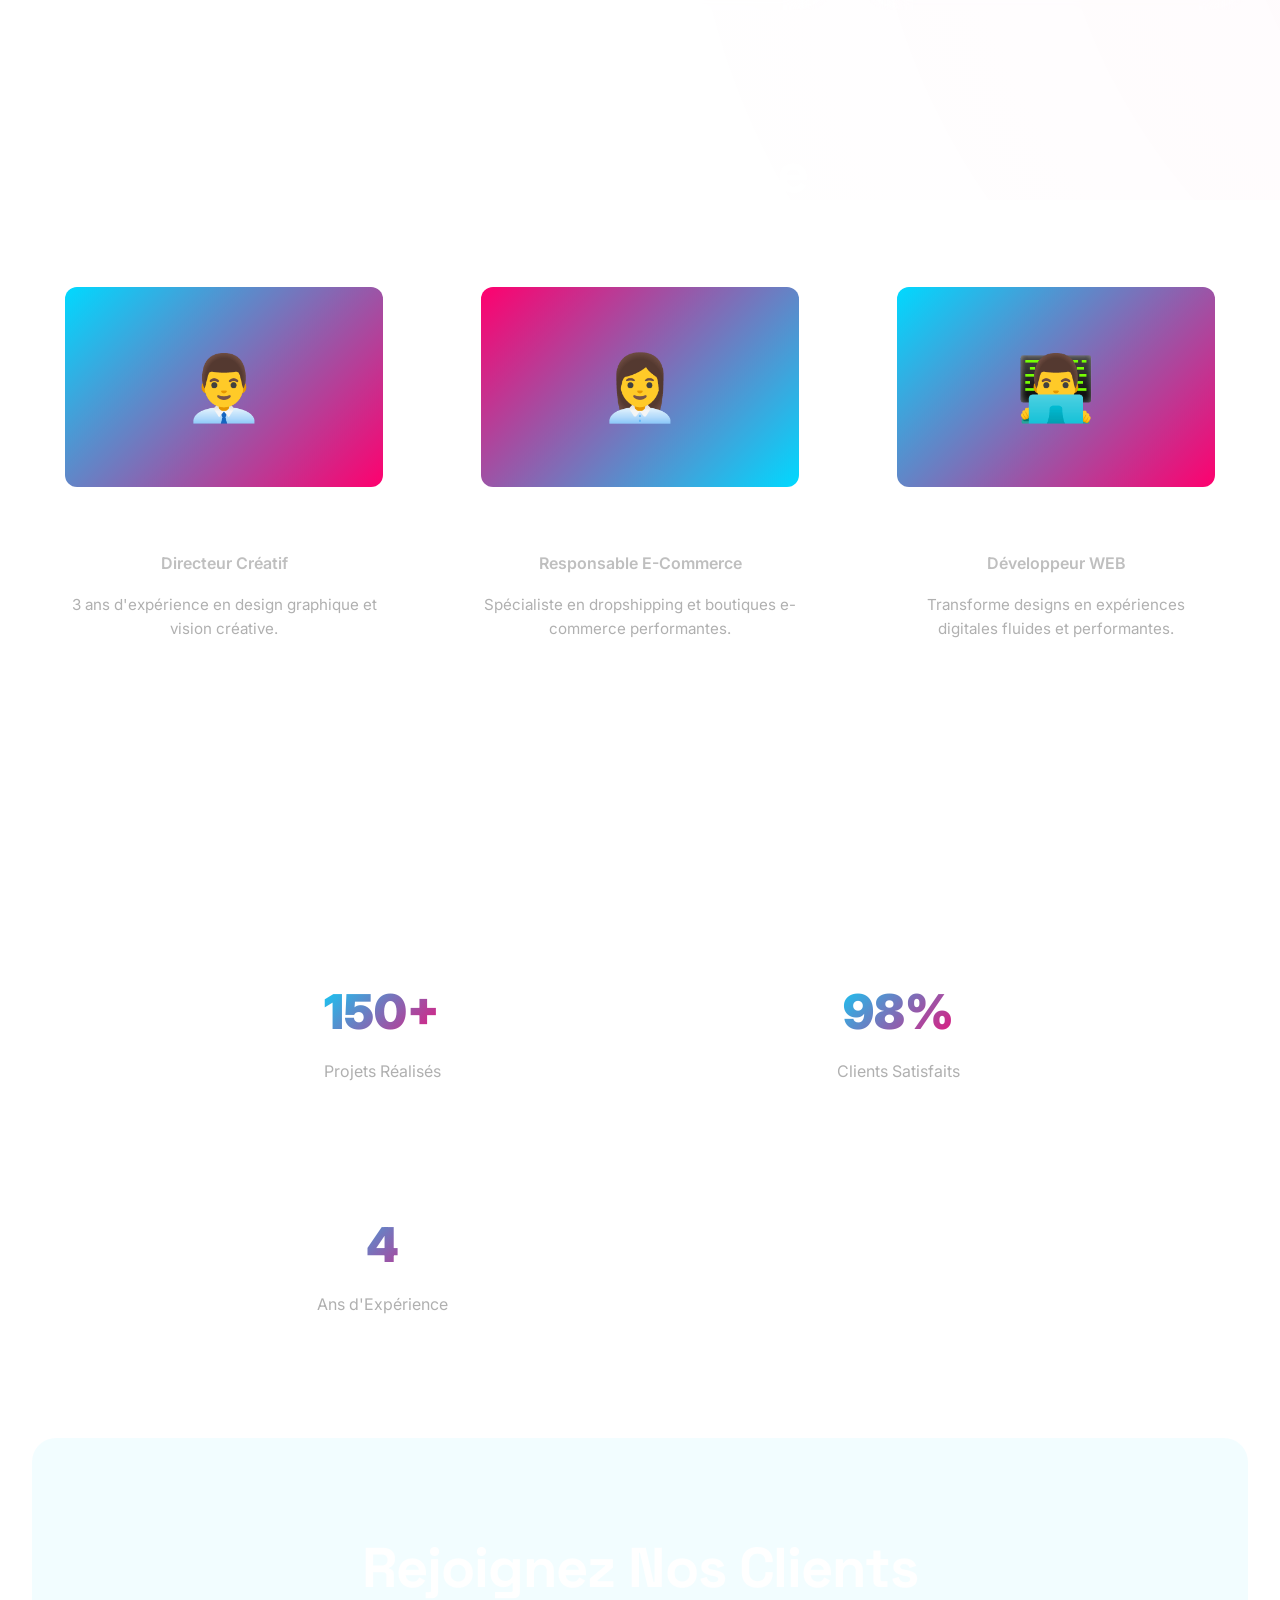
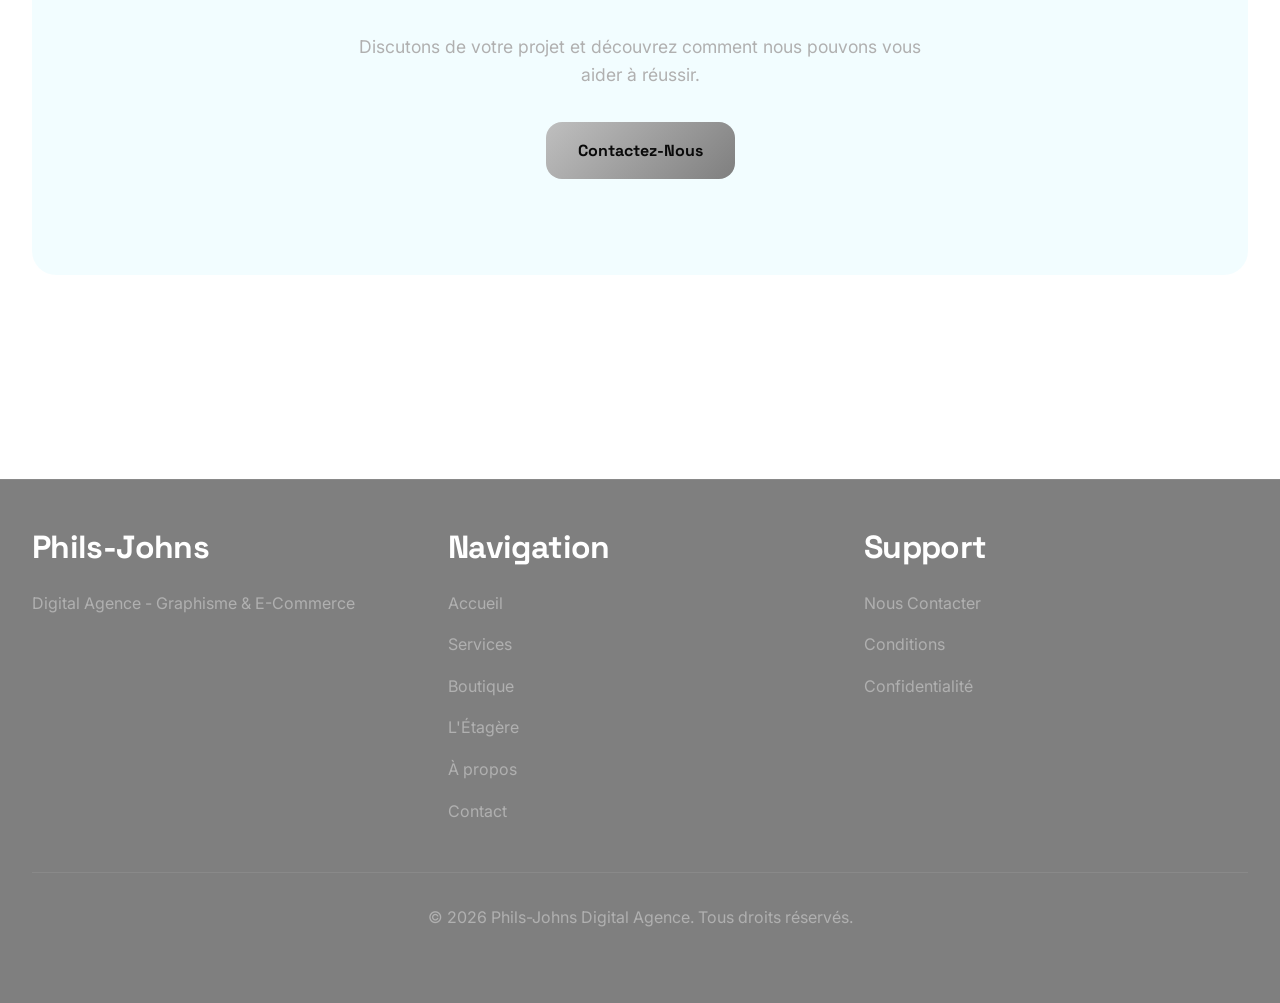
==== commit 79f1d49f: "ajout et update" ====
--- a/apropos.html
+++ b/apropos.html
@@ -29,6 +29,7 @@
                 <li><a href="index.html">Accueil</a></li>
                 <li><a href="services.html">Services</a></li>
                 <li><a href="boutique.html">Boutique</a></li>
+                <li><a href="etagere.html">L'Étagère</a></li>
                 <li><a href="apropos.html">À propos</a></li>
                 <li><a href="contact.html">Contact</a></li>
             </ul>
@@ -174,6 +175,7 @@
                 <a href="index.html">Accueil</a>
                 <a href="services.html">Services</a>
                 <a href="boutique.html">Boutique</a>
+                <a href="etagere.html">L'Étagère</a>
                 <a href="apropos.html">À propos</a>
                 <a href="contact.html">Contact</a>
             </div>
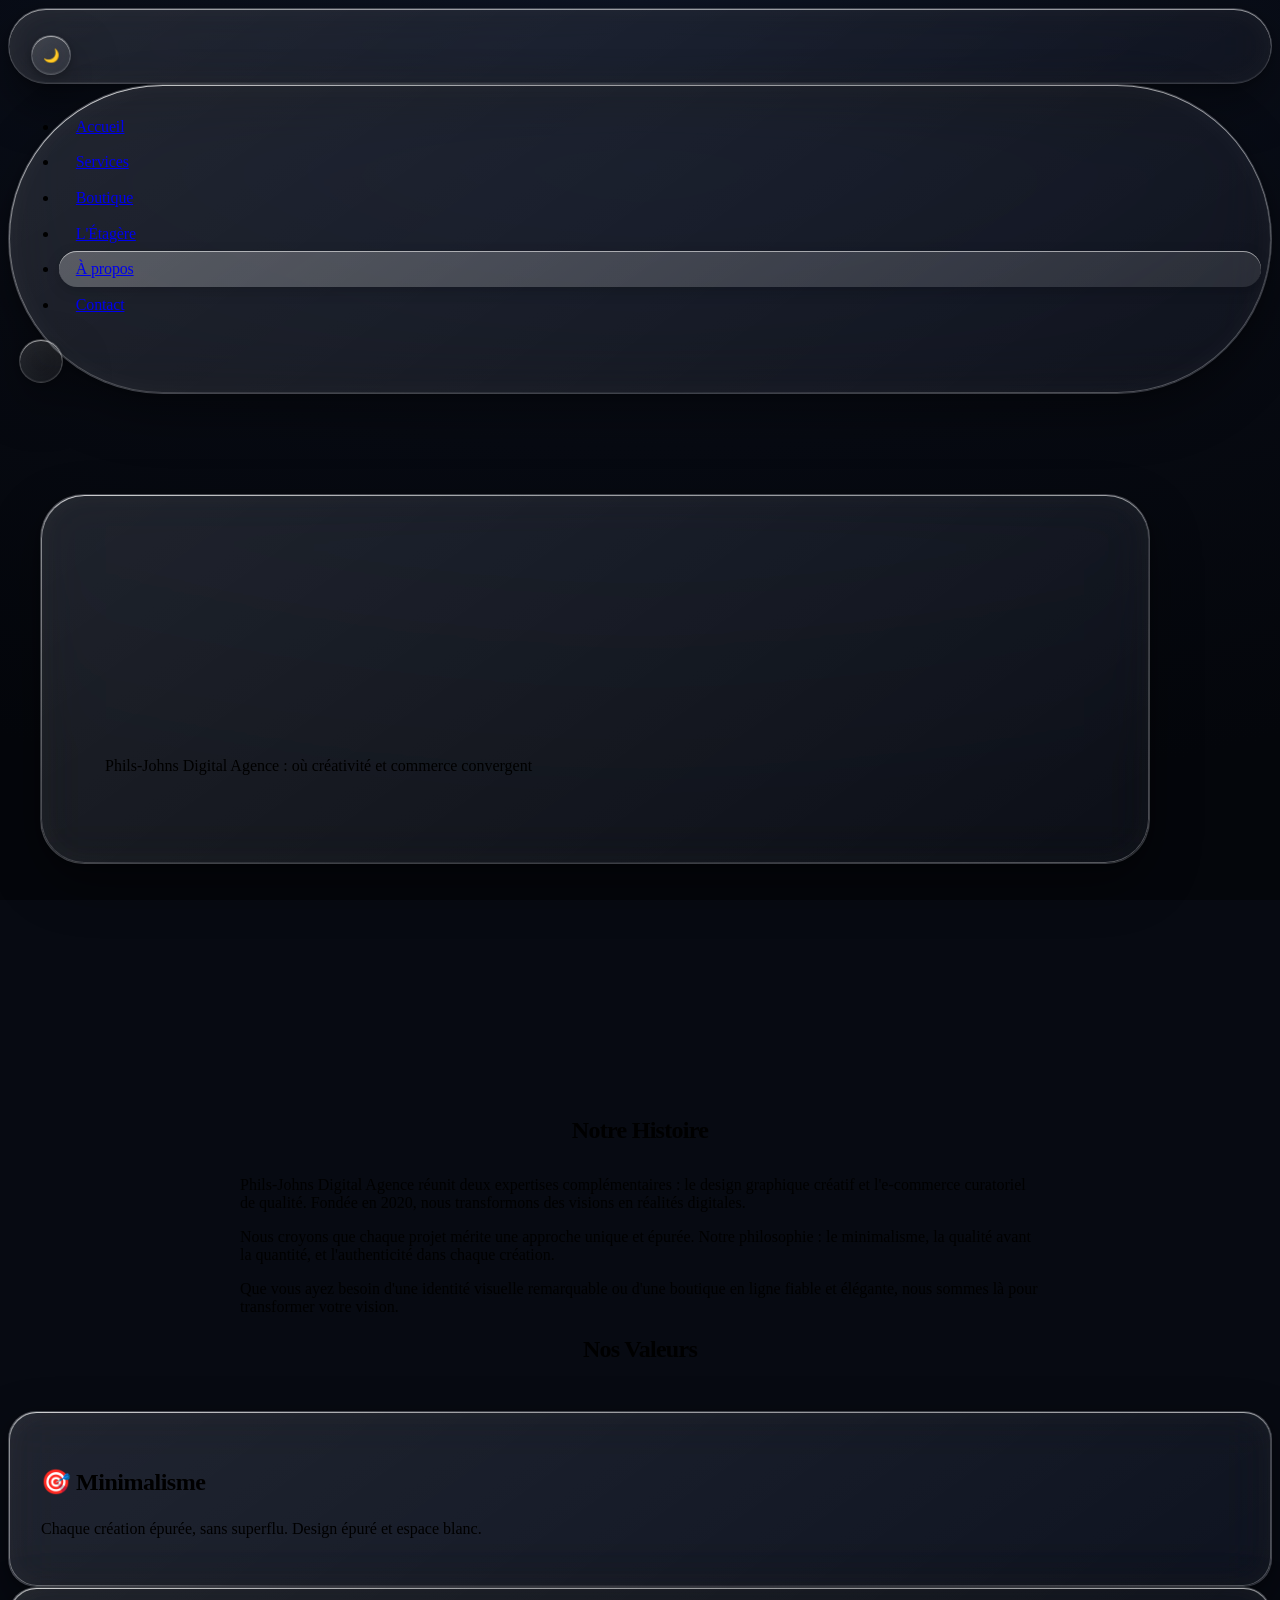
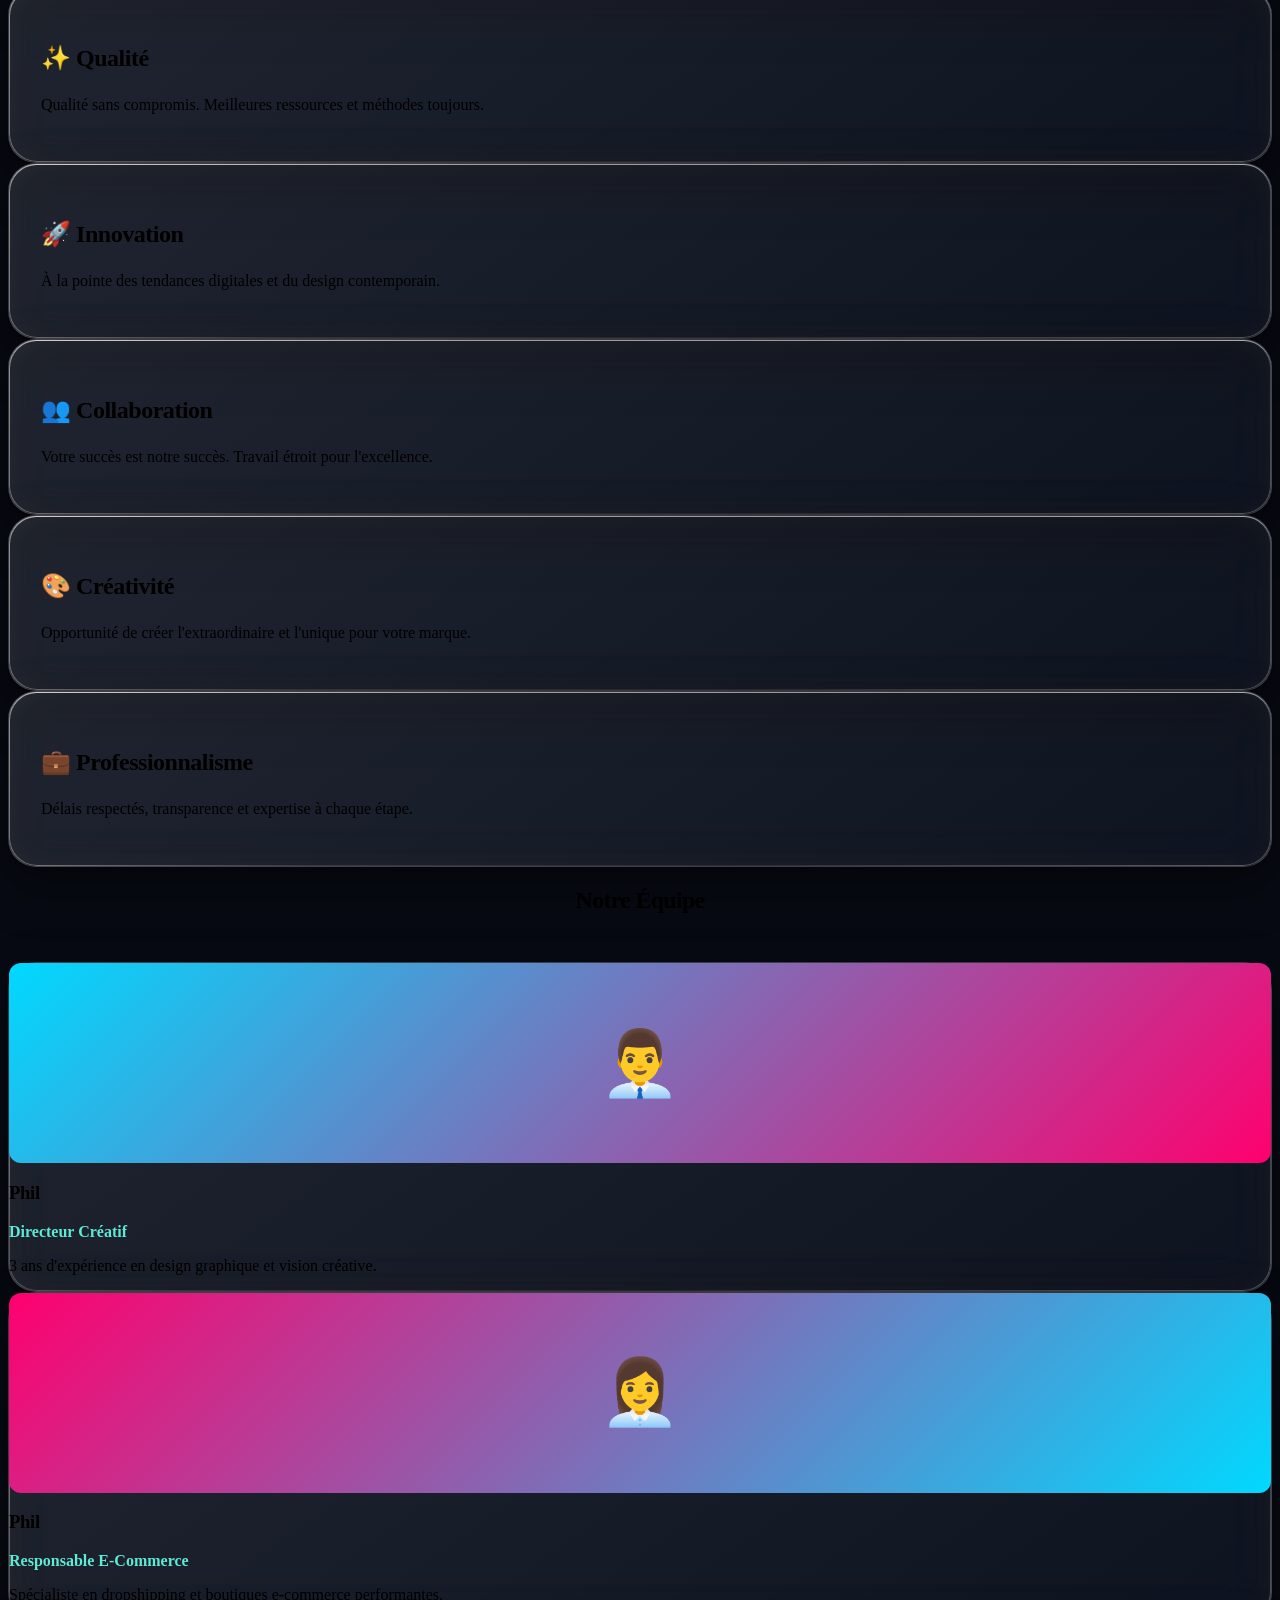
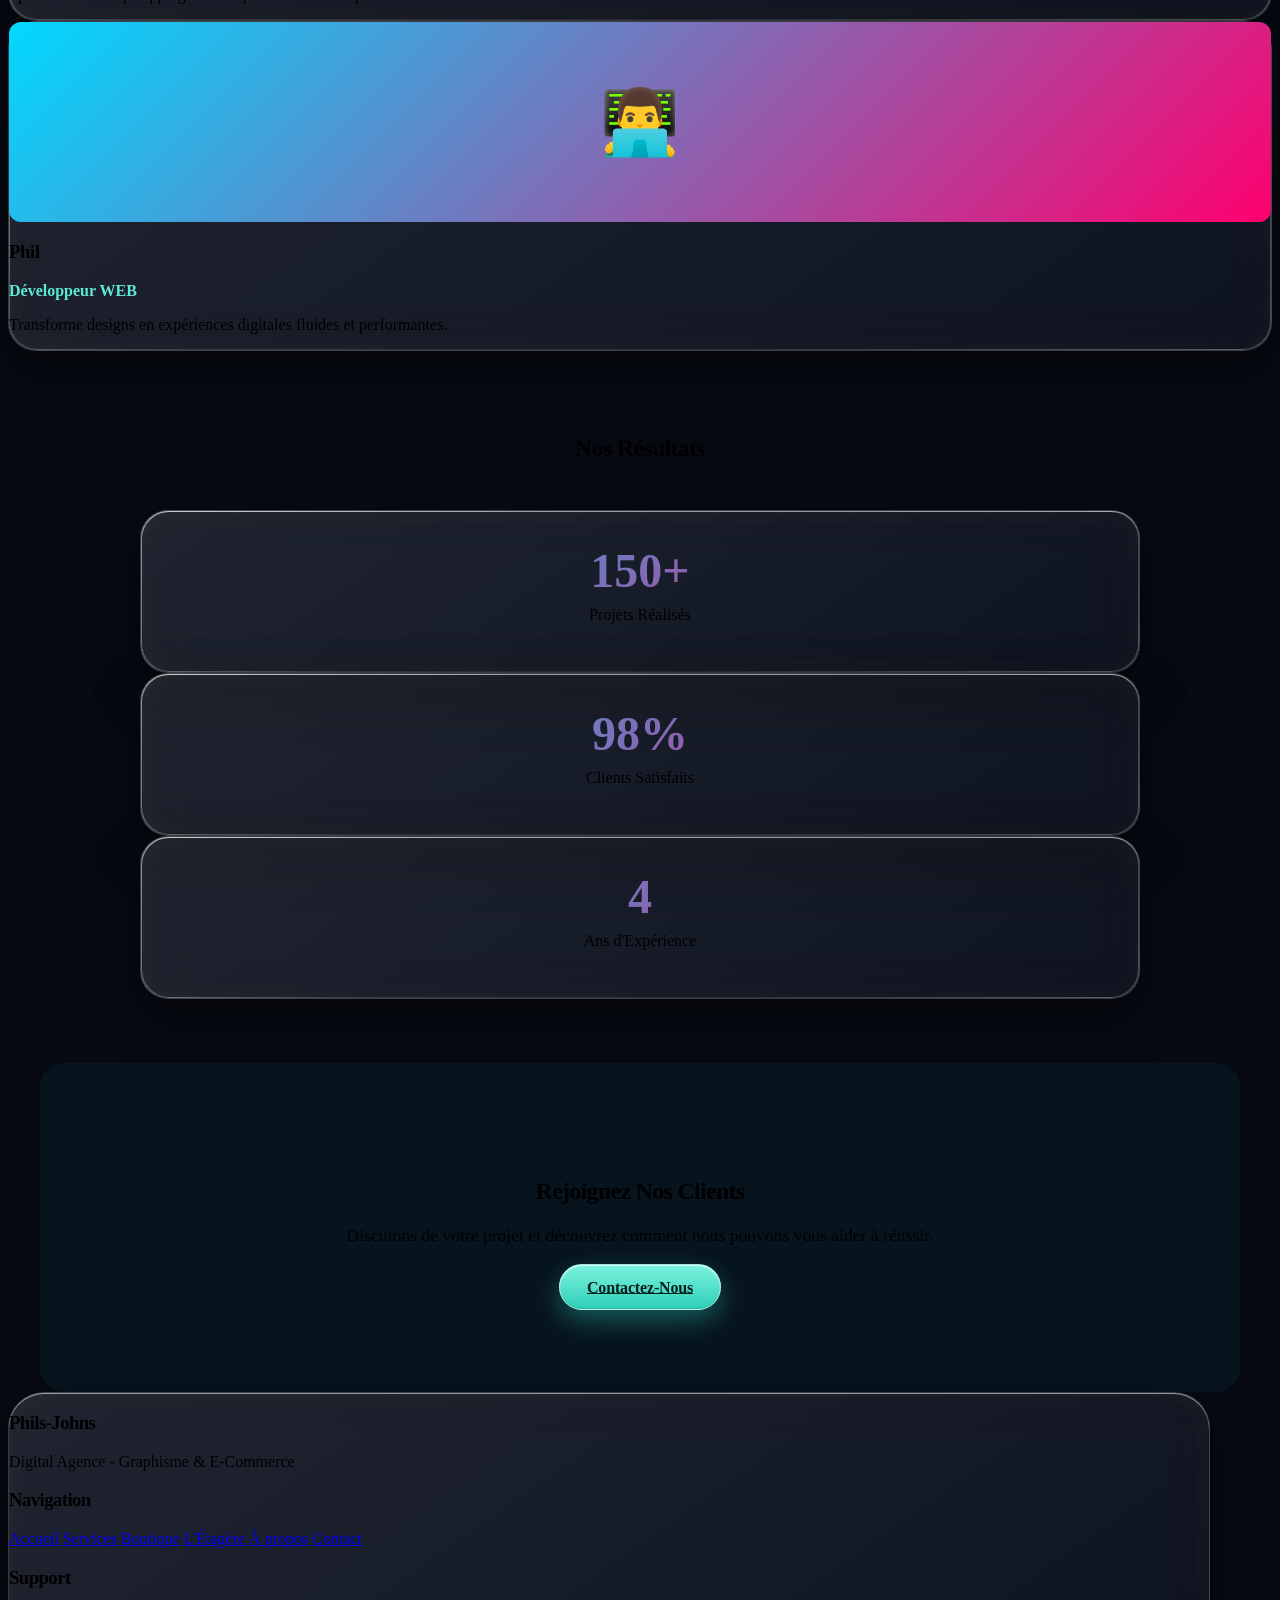
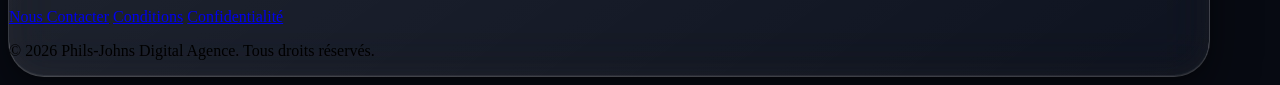
==== commit f09f1fcd: "update style" ====
--- a/apropos.html
+++ b/apropos.html
@@ -13,7 +13,7 @@
     <link href="https://fonts.googleapis.com/css2?family=Space+Grotesk:wght@400;500;600;700&family=Inter:wght@400;500;600;700&display=swap" rel="stylesheet">
 
     <!-- Styles -->
-    <link rel="stylesheet" href="css/styles.css">
+    <link rel="stylesheet" href="css/liquid-glass.css">
 </head>
 
 <body>
@@ -192,7 +192,7 @@
     </footer>
 
     <!-- Scripts -->
-    <script src="js/script.js"></script>
+    <script src="js/liquid-glass.js" defer></script>
 
     <!-- Vercel Analytics -->
     <script defer src="/_vercel/insights/script.js"></script>
--- a/css/liquid-glass.css
+++ b/css/liquid-glass.css
@@ -0,0 +1,544 @@
+:root {
+    /* Marque : turquoise + jaune */
+    --accent-primary: #5eead4;
+    --accent-secondary: #ffd23f;
+
+    /* Fond */
+    --lg-bg: radial-gradient(120% 90% at 50% 0%, #0d1424 0%, #070a12 55%, #04060b 100%);
+    --lg-bg-solid: #070a12;
+    --lg-orb-1: rgba(45, 212, 191, 0.34);
+    --lg-orb-2: rgba(99, 102, 241, 0.40);
+    --lg-orb-3: rgba(250, 204, 21, 0.15);
+    --lg-orb-4: rgba(56, 189, 248, 0.24);
+
+    /* Verre */
+    --lg-fill-a: rgba(255, 255, 255, 0.11);
+    --lg-fill-b: rgba(255, 255, 255, 0.04);
+    --lg-fill-hover-a: rgba(255, 255, 255, 0.16);
+    --lg-fill-hover-b: rgba(255, 255, 255, 0.07);
+    --lg-border: rgba(255, 255, 255, 0.16);
+    --lg-rim-top: rgba(255, 255, 255, 0.55);
+    --lg-rim-bottom: rgba(255, 255, 255, 0.07);
+    --lg-shadow: 0 20px 50px rgba(0, 0, 0, 0.38), 0 2px 8px rgba(0, 0, 0, 0.25);
+    --lg-specular: rgba(255, 255, 255, 0.20);
+    --lg-blur: 24px;
+    --lg-sat: 170%;
+    --lg-bar-base: rgba(7, 10, 18, 0.46);
+    --lg-menu-bg: rgba(12, 17, 29, 0.985);
+    --lg-field: rgba(255, 255, 255, 0.07);
+    --lg-field-focus: rgba(255, 255, 255, 0.13);
+
+    /* Boutons principaux */
+    --lg-btn-a: #7cf2de;
+    --lg-btn-b: #2fd0b8;
+    --lg-btn-text: #03211d;
+    --lg-focus: #5eead4;
+}
+
+html.theme-day {
+    --accent-primary: #0f8f83;
+    --accent-secondary: #a16207;
+
+    --lg-bg: radial-gradient(120% 90% at 50% 0%, #ffffff 0%, #eef2fa 55%, #e4eaf5 100%);
+    --lg-bg-solid: #eef2fa;
+    --lg-orb-1: rgba(45, 212, 191, 0.38);
+    --lg-orb-2: rgba(129, 140, 248, 0.30);
+    --lg-orb-3: rgba(250, 204, 21, 0.34);
+    --lg-orb-4: rgba(56, 189, 248, 0.32);
+
+    --lg-fill-a: rgba(255, 255, 255, 0.62);
+    --lg-fill-b: rgba(255, 255, 255, 0.30);
+    --lg-fill-hover-a: rgba(255, 255, 255, 0.78);
+    --lg-fill-hover-b: rgba(255, 255, 255, 0.42);
+    --lg-border: rgba(255, 255, 255, 0.75);
+    --lg-rim-top: rgba(255, 255, 255, 1);
+    --lg-rim-bottom: rgba(255, 255, 255, 0.5);
+    --lg-shadow: 0 18px 44px rgba(40, 56, 90, 0.16), 0 2px 8px rgba(40, 56, 90, 0.08);
+    --lg-specular: rgba(255, 255, 255, 0.85);
+    --lg-bar-base: rgba(255, 255, 255, 0.42);
+    --lg-menu-bg: rgba(250, 252, 255, 0.985);
+    --lg-field: rgba(255, 255, 255, 0.55);
+    --lg-field-focus: rgba(255, 255, 255, 0.85);
+
+    --lg-btn-a: #14b8a6;
+    --lg-btn-b: #0d9488;
+    --lg-btn-text: #ffffff;
+    --lg-focus: #0d9488;
+}
+
+
+/* ---------- Base ---------- */
+
+body {
+    background: var(--lg-bg);
+    background-color: var(--lg-bg-solid);
+    background-repeat: no-repeat;
+    background-attachment: fixed;
+    -webkit-font-smoothing: antialiased;
+}
+
+/* Lueurs colorées derrière le verre (c'est ce qui rend l'effet "liquide") */
+body::before {
+    top: -10%;
+    left: -10%;
+    width: 120%;
+    height: 120%;
+    background:
+        radial-gradient(38% 34% at 18% 22%, var(--lg-orb-1) 0%, transparent 70%),
+        radial-gradient(34% 32% at 82% 18%, var(--lg-orb-2) 0%, transparent 70%),
+        radial-gradient(40% 36% at 72% 84%, var(--lg-orb-3) 0%, transparent 70%),
+        radial-gradient(30% 30% at 14% 80%, var(--lg-orb-4) 0%, transparent 70%);
+    animation: lgDrift 42s ease-in-out infinite alternate;
+    will-change: transform;
+}
+
+@keyframes lgDrift {
+    to { transform: translate3d(-3%, 2%, 0) scale(1.07); }
+}
+
+::selection {
+    background: color-mix(in srgb, var(--accent-primary) 35%, transparent);
+}
+
+h1, h2, h3 {
+    font-weight: 700;
+    letter-spacing: -0.03em;
+}
+
+h1 { line-height: 1.04; }
+
+
+/* ---------- Surface en verre (recette commune) ---------- */
+
+.glass-card,
+.product-card,
+.top-bar,
+nav,
+.theme-toggle,
+.hamburger,
+.btn-secondary,
+.hero-content,
+footer {
+    background: linear-gradient(145deg, var(--lg-fill-a), var(--lg-fill-b));
+    -webkit-backdrop-filter: blur(var(--lg-blur)) saturate(var(--lg-sat));
+    backdrop-filter: blur(var(--lg-blur)) saturate(var(--lg-sat));
+    border: 1px solid var(--lg-border);
+    box-shadow:
+        inset 0 1px 0 var(--lg-rim-top),
+        inset 0 -1px 0 var(--lg-rim-bottom),
+        inset 0 0 28px rgba(255, 255, 255, 0.04),
+        var(--lg-shadow);
+}
+
+/* Liseré lumineux dégradé sur le bord */
+.glass-card::after,
+.product-card::after,
+.hero-content::after,
+nav::after {
+    content: "";
+    position: absolute;
+    inset: 0;
+    border-radius: inherit;
+    padding: 1px;
+    background: linear-gradient(135deg,
+        rgba(255, 255, 255, 0.75) 0%,
+        rgba(255, 255, 255, 0.08) 32%,
+        rgba(255, 255, 255, 0) 62%,
+        rgba(255, 255, 255, 0.38) 100%);
+    -webkit-mask: linear-gradient(#000 0 0) content-box, linear-gradient(#000 0 0);
+    -webkit-mask-composite: xor;
+    mask: linear-gradient(#000 0 0) content-box exclude, linear-gradient(#000 0 0);
+    pointer-events: none;
+    opacity: 0.7;
+}
+
+/* Reflet spéculaire qui suit le pointeur (variables posées par le JS) */
+.glass-card::before,
+.product-card::before,
+.hero-content::before,
+nav::before {
+    content: "";
+    position: absolute;
+    top: 0;
+    left: 0;
+    width: 100%;
+    height: 100%;
+    border-radius: inherit;
+    background: radial-gradient(420px circle at var(--mouse-x, 50%) var(--mouse-y, 0%), var(--lg-specular), transparent 55%);
+    opacity: 0;
+    transition: opacity 0.35s ease;
+    pointer-events: none;
+}
+
+.glass-card:hover::before,
+.product-card:hover::before,
+.hero-content:hover::before,
+nav:hover::before {
+    opacity: 1;
+}
+
+.glass-card,
+.product-card,
+.hero-content {
+    --mouse-x: 50%;
+    --mouse-y: 0%;
+}
+
+/* Le contenu reste au-dessus des reflets */
+.glass-card > *,
+.product-card > *,
+.hero-content > * {
+    position: relative;
+    z-index: 1;
+}
+
+
+/* ---------- Cartes ---------- */
+
+.glass-card,
+.product-card {
+    border-radius: 28px;
+}
+
+.glass-card:hover,
+.product-card:hover {
+    background: linear-gradient(145deg, var(--lg-fill-hover-a), var(--lg-fill-hover-b));
+    border-color: var(--lg-border);
+    box-shadow:
+        inset 0 1px 0 var(--lg-rim-top),
+        inset 0 -1px 0 var(--lg-rim-bottom),
+        inset 0 0 36px rgba(255, 255, 255, 0.06),
+        0 26px 60px rgba(0, 0, 0, 0.30);
+    transform: translateY(-4px);
+}
+
+html.theme-day .glass-card:hover,
+html.theme-day .product-card:hover {
+    box-shadow:
+        inset 0 1px 0 var(--lg-rim-top),
+        inset 0 -1px 0 var(--lg-rim-bottom),
+        0 26px 56px rgba(40, 56, 90, 0.20);
+}
+
+.product-image,
+.card-image {
+    border-radius: 20px;
+    box-shadow: 0 8px 24px rgba(0, 0, 0, 0.22), inset 0 0 0 1px rgba(255, 255, 255, 0.12);
+}
+
+.card-title,
+.product-name {
+    letter-spacing: -0.02em;
+}
+
+
+/* ---------- Barre du haut + dock de navigation ---------- */
+
+.top-bar {
+    border-radius: 999px;
+    padding: 8px 10px 8px 22px;
+}
+
+.logo {
+    background: linear-gradient(120deg, var(--text-primary) 0%, var(--accent-primary) 55%, var(--accent-secondary) 100%);
+    -webkit-background-clip: text;
+    background-clip: text;
+    -webkit-text-fill-color: transparent;
+}
+
+nav,
+.top-bar {
+    background: linear-gradient(145deg, var(--lg-fill-a), var(--lg-fill-b)), var(--lg-bar-base);
+    -webkit-backdrop-filter: blur(30px) saturate(170%);
+    backdrop-filter: blur(30px) saturate(170%);
+}
+
+.lg-nowrap {
+    white-space: nowrap;
+}
+
+nav {
+    border-radius: 999px;
+    padding: 8px 10px;
+    --mouse-x: 50%;
+    --mouse-y: 0%;
+}
+
+.nav-container {
+    position: relative;
+    z-index: 1;
+}
+
+.nav-links {
+    gap: 4px;
+}
+
+.nav-links a {
+    display: block;
+    padding: 0.55rem 1.05rem;
+    border-radius: 999px;
+    font-weight: 500;
+    letter-spacing: -0.01em;
+    transition: background 0.3s ease, box-shadow 0.3s ease;
+}
+
+.nav-links a::after {
+    display: none;
+}
+
+.nav-links a:hover {
+    background: rgba(255, 255, 255, 0.12);
+}
+
+/* Capsule "page active" façon iOS */
+.nav-links a[aria-current="page"] {
+    background: linear-gradient(145deg, rgba(255, 255, 255, 0.26), rgba(255, 255, 255, 0.10));
+    box-shadow: inset 0 1px 0 rgba(255, 255, 255, 0.55), 0 4px 14px rgba(0, 0, 0, 0.18);
+}
+
+html.theme-day .nav-links a:hover {
+    background: rgba(255, 255, 255, 0.7);
+}
+
+html.theme-day .nav-links a[aria-current="page"] {
+    background: rgba(255, 255, 255, 0.95);
+    box-shadow: inset 0 1px 0 #fff, 0 4px 14px rgba(40, 56, 90, 0.16);
+}
+
+.theme-toggle {
+    width: 40px;
+    height: 40px;
+    border-radius: 50%;
+}
+
+.hamburger {
+    border-radius: 50%;
+    width: 44px;
+    height: 44px;
+    align-items: center;
+    justify-content: center;
+}
+
+.hamburger span {
+    width: 20px;
+}
+
+
+/* ---------- Hero : une grande dalle de verre ---------- */
+
+.hero::before,
+.hero::after {
+    display: none;
+}
+
+.hero {
+    padding-top: 110px;
+    padding-bottom: 140px;
+}
+
+.hero-content {
+    max-width: 980px;
+    padding: clamp(2rem, 6vw, 4.5rem) clamp(1.5rem, 5vw, 4rem);
+    border-radius: 44px;
+    overflow: hidden;
+}
+
+.hero h1 {
+    font-size: clamp(2.2rem, 5.6vw, 4.4rem);
+    text-wrap: balance;
+    background: linear-gradient(180deg, var(--text-primary) 35%, color-mix(in srgb, var(--text-primary) 62%, transparent) 100%);
+    -webkit-background-clip: text;
+    background-clip: text;
+    -webkit-text-fill-color: transparent;
+    letter-spacing: -0.04em;
+}
+
+.hero-subtitle {
+    max-width: 640px;
+}
+
+.hero-content .hero-cta {
+    margin-bottom: 0;
+}
+
+
+/* ---------- Boutons ---------- */
+
+.btn {
+    padding: 0.85rem 1.7rem;
+    border-radius: 999px;
+    border-width: 1px;
+    font-weight: 600;
+    letter-spacing: -0.01em;
+}
+
+.btn-primary,
+.product-link {
+    background: linear-gradient(180deg, var(--lg-btn-a), var(--lg-btn-b));
+    color: var(--lg-btn-text);
+    border: 1px solid rgba(255, 255, 255, 0.5);
+    border-radius: 999px;
+    font-weight: 600;
+    box-shadow:
+        inset 0 1px 0 rgba(255, 255, 255, 0.7),
+        inset 0 -1px 0 rgba(0, 0, 0, 0.12),
+        0 10px 26px color-mix(in srgb, var(--lg-btn-b) 38%, transparent);
+}
+
+.btn-primary:hover,
+.product-link:hover {
+    color: var(--lg-btn-text);
+    transform: translateY(-2px);
+    filter: brightness(1.07);
+    box-shadow:
+        inset 0 1px 0 rgba(255, 255, 255, 0.8),
+        inset 0 -1px 0 rgba(0, 0, 0, 0.12),
+        0 14px 34px color-mix(in srgb, var(--lg-btn-b) 48%, transparent);
+}
+
+.btn-secondary {
+    color: var(--text-primary);
+}
+
+.btn-secondary:hover {
+    color: var(--text-primary);
+    background: linear-gradient(145deg, var(--lg-fill-hover-a), var(--lg-fill-hover-b));
+    border-color: var(--lg-border);
+    transform: translateY(-2px);
+}
+
+.btn:active,
+.product-link:active {
+    transform: translateY(0) scale(0.98);
+}
+
+.product-price {
+    background: linear-gradient(120deg, var(--accent-primary), var(--accent-secondary));
+    -webkit-background-clip: text;
+    background-clip: text;
+    -webkit-text-fill-color: transparent;
+}
+
+
+/* ---------- Formulaire (les !important battent les styles inline du JS) ---------- */
+
+.form-group input,
+.form-group textarea {
+    background: var(--lg-field) !important;
+    -webkit-backdrop-filter: blur(14px);
+    backdrop-filter: blur(14px);
+    border: 1px solid var(--lg-border);
+    border-radius: 18px;
+    box-shadow: inset 0 2px 6px rgba(0, 0, 0, 0.14), inset 0 1px 0 rgba(255, 255, 255, 0.08);
+}
+
+.form-group input::placeholder,
+.form-group textarea::placeholder {
+    color: var(--text-secondary);
+    opacity: 0.7;
+}
+
+.form-group input:focus,
+.form-group textarea:focus {
+    background: var(--lg-field-focus) !important;
+    border-color: var(--lg-focus);
+    box-shadow:
+        inset 0 2px 6px rgba(0, 0, 0, 0.10),
+        0 0 0 4px color-mix(in srgb, var(--lg-focus) 28%, transparent);
+}
+
+/* Message de succès (créé en JS avec un style inline) */
+body > div[style*="z-index: 2000"] {
+    background: linear-gradient(145deg, var(--lg-fill-hover-a), var(--lg-fill-b)) !important;
+    -webkit-backdrop-filter: blur(24px) saturate(170%);
+    backdrop-filter: blur(24px) saturate(170%);
+    color: var(--text-primary) !important;
+    border: 1px solid var(--lg-border);
+    border-radius: 22px !important;
+    box-shadow: inset 0 1px 0 var(--lg-rim-top), var(--lg-shadow) !important;
+}
+
+
+/* ---------- Pied de page ---------- */
+
+footer {
+    width: min(1200px, calc(100% - 48px));
+    margin: var(--spacing-xxl) auto 120px;
+    border-radius: 36px;
+    border-top: 1px solid var(--lg-border);
+}
+
+.footer-bottom {
+    border-top-color: var(--lg-border);
+}
+
+.footer-section a:hover {
+    color: var(--accent-primary);
+}
+
+
+/* ---------- Accessibilité ---------- */
+
+a:focus-visible,
+button:focus-visible,
+input:focus-visible,
+textarea:focus-visible {
+    outline: 3px solid var(--lg-focus);
+    outline-offset: 3px;
+}
+
+
+/* ---------- Mobile ---------- */
+
+@media (max-width: 768px) {
+    :root { --lg-blur: 16px; }
+
+    .nav-links {
+        background: linear-gradient(145deg, var(--lg-fill-a), var(--lg-fill-b)), var(--lg-menu-bg);
+        -webkit-backdrop-filter: blur(28px) saturate(170%);
+        backdrop-filter: blur(28px) saturate(170%);
+        border: 1px solid var(--lg-border);
+        border-radius: 28px;
+        box-shadow: inset 0 1px 0 var(--lg-rim-top), var(--lg-shadow);
+    }
+
+    .nav-links a {
+        width: 100%;
+        text-align: center;
+    }
+
+    .hero-content { border-radius: 32px; }
+    footer { margin-bottom: 110px; border-radius: 28px; }
+}
+
+
+/* ---------- Préférences système ---------- */
+
+@supports not ((backdrop-filter: blur(1px)) or (-webkit-backdrop-filter: blur(1px))) {
+    .glass-card, .product-card, .top-bar, nav, .hero-content, footer {
+        background: rgba(20, 26, 40, 0.88);
+    }
+    html.theme-day .glass-card, html.theme-day .product-card, html.theme-day .top-bar,
+    html.theme-day nav, html.theme-day .hero-content, html.theme-day footer {
+        background: rgba(255, 255, 255, 0.92);
+    }
+}
+
+@media (prefers-reduced-transparency: reduce) {
+    .glass-card, .product-card, .top-bar, nav, .hero-content, footer, .btn-secondary,
+    .theme-toggle, .hamburger {
+        -webkit-backdrop-filter: none;
+        backdrop-filter: none;
+        background: rgba(24, 30, 46, 0.96);
+    }
+    html.theme-day .glass-card, html.theme-day .product-card, html.theme-day .top-bar,
+    html.theme-day nav, html.theme-day .hero-content, html.theme-day footer,
+    html.theme-day .btn-secondary, html.theme-day .theme-toggle, html.theme-day .hamburger {
+        background: rgba(255, 255, 255, 0.97);
+    }
+}
+
+@media (prefers-reduced-motion: reduce) {
+    body::before { animation: none; }
+    .glass-card:hover, .product-card:hover, .btn:hover, .product-link:hover { transform: none; }
+}
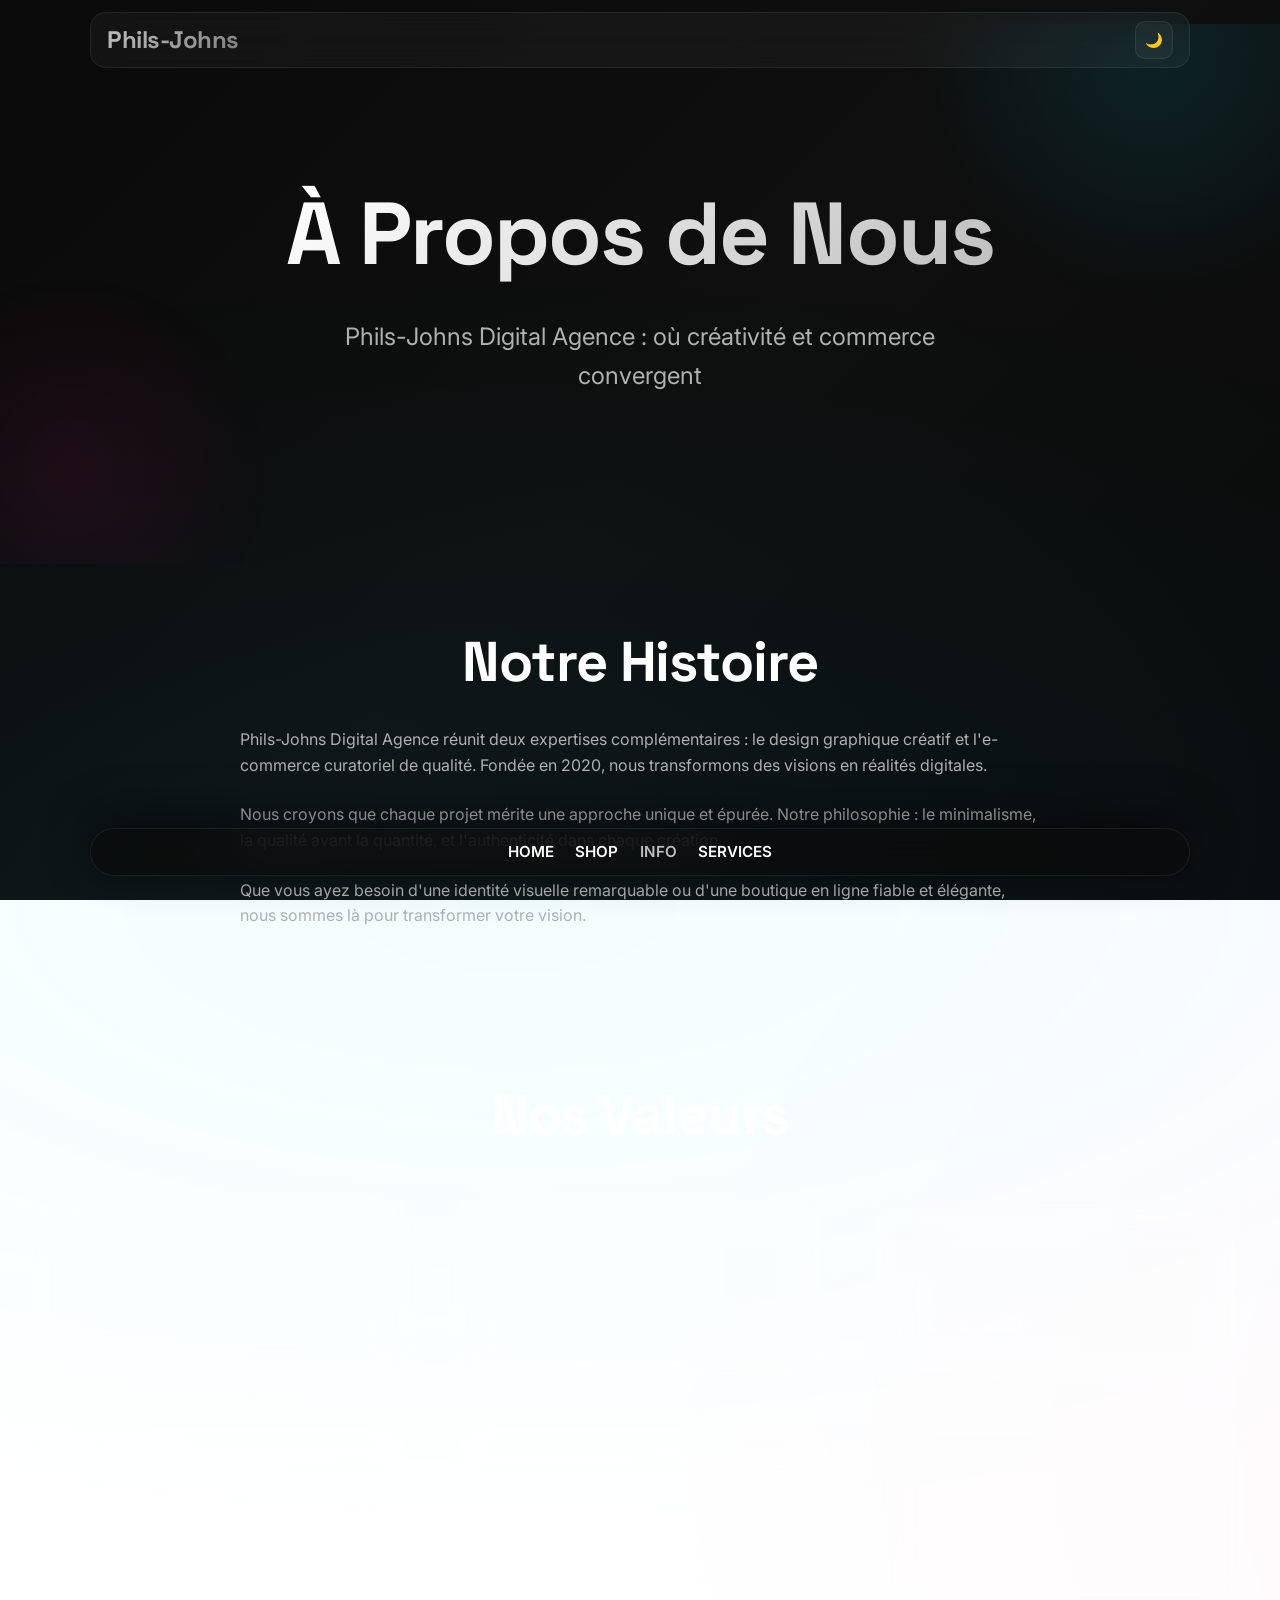
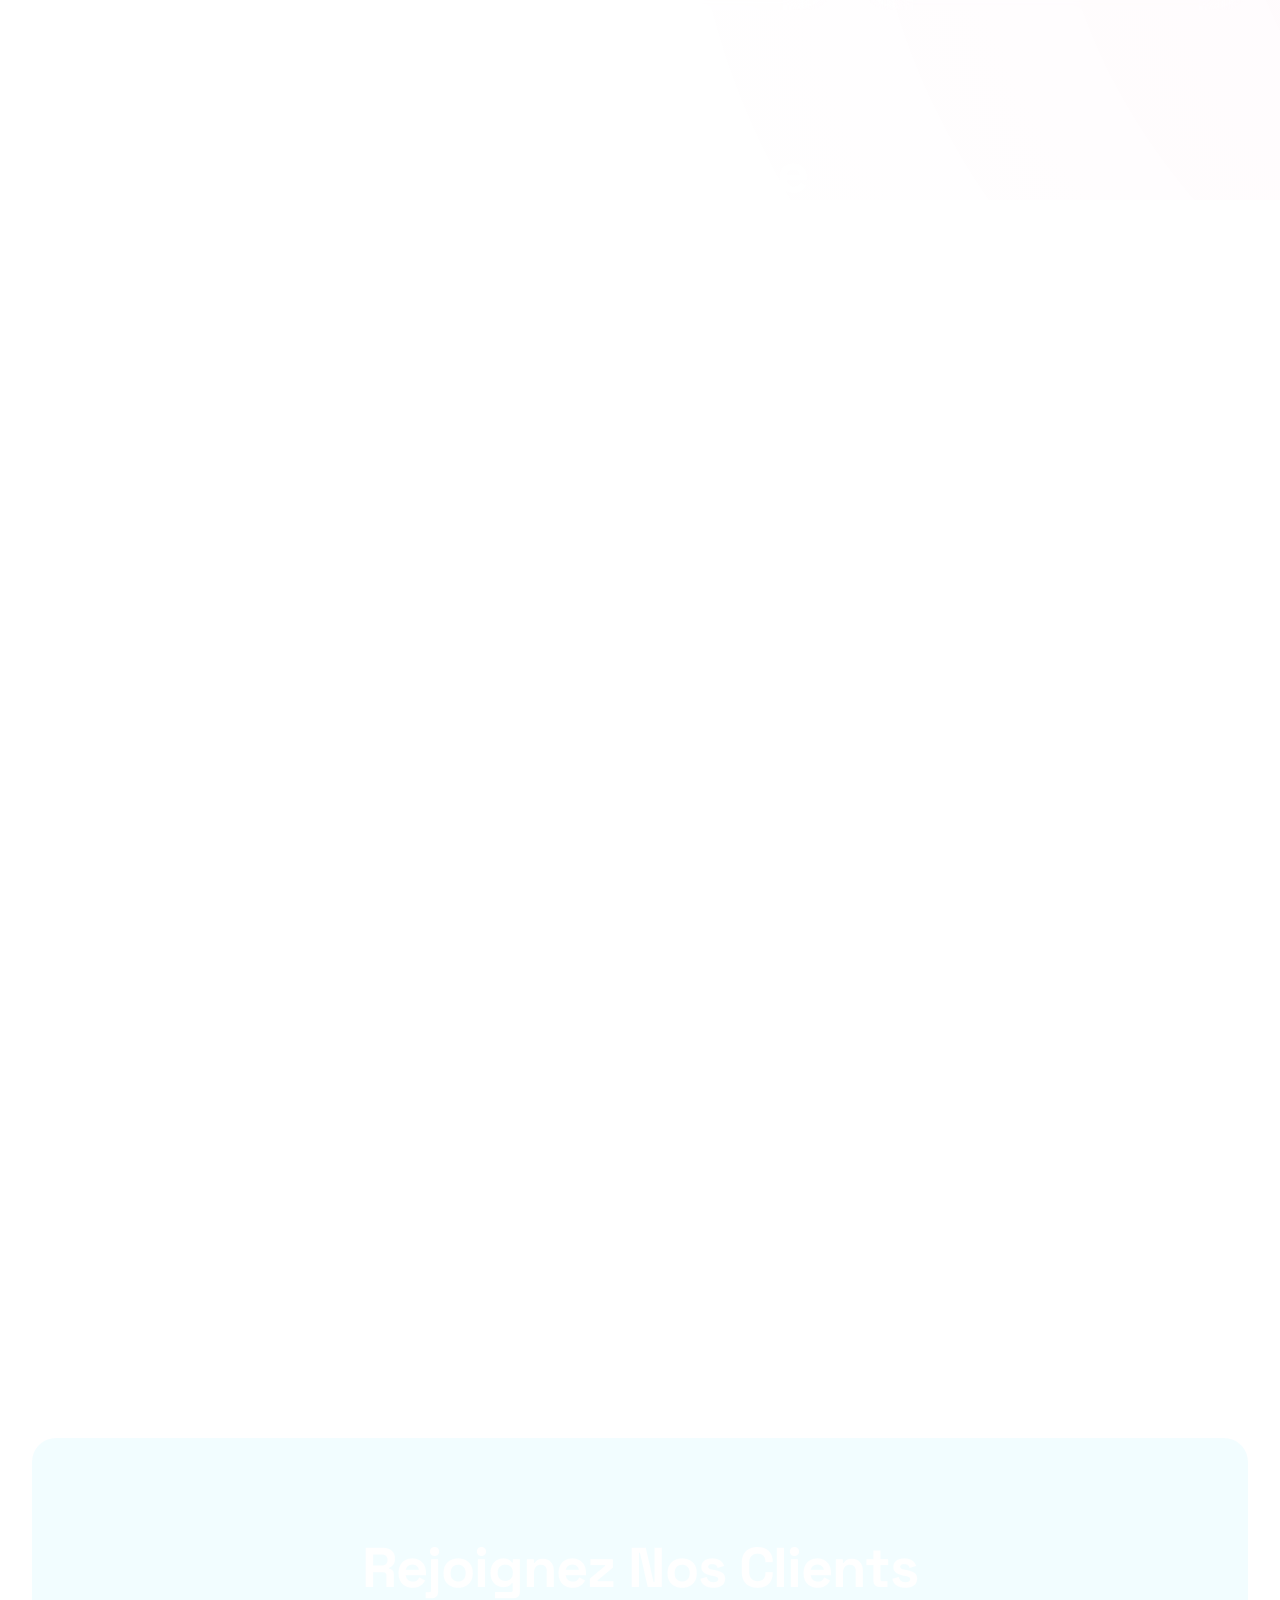
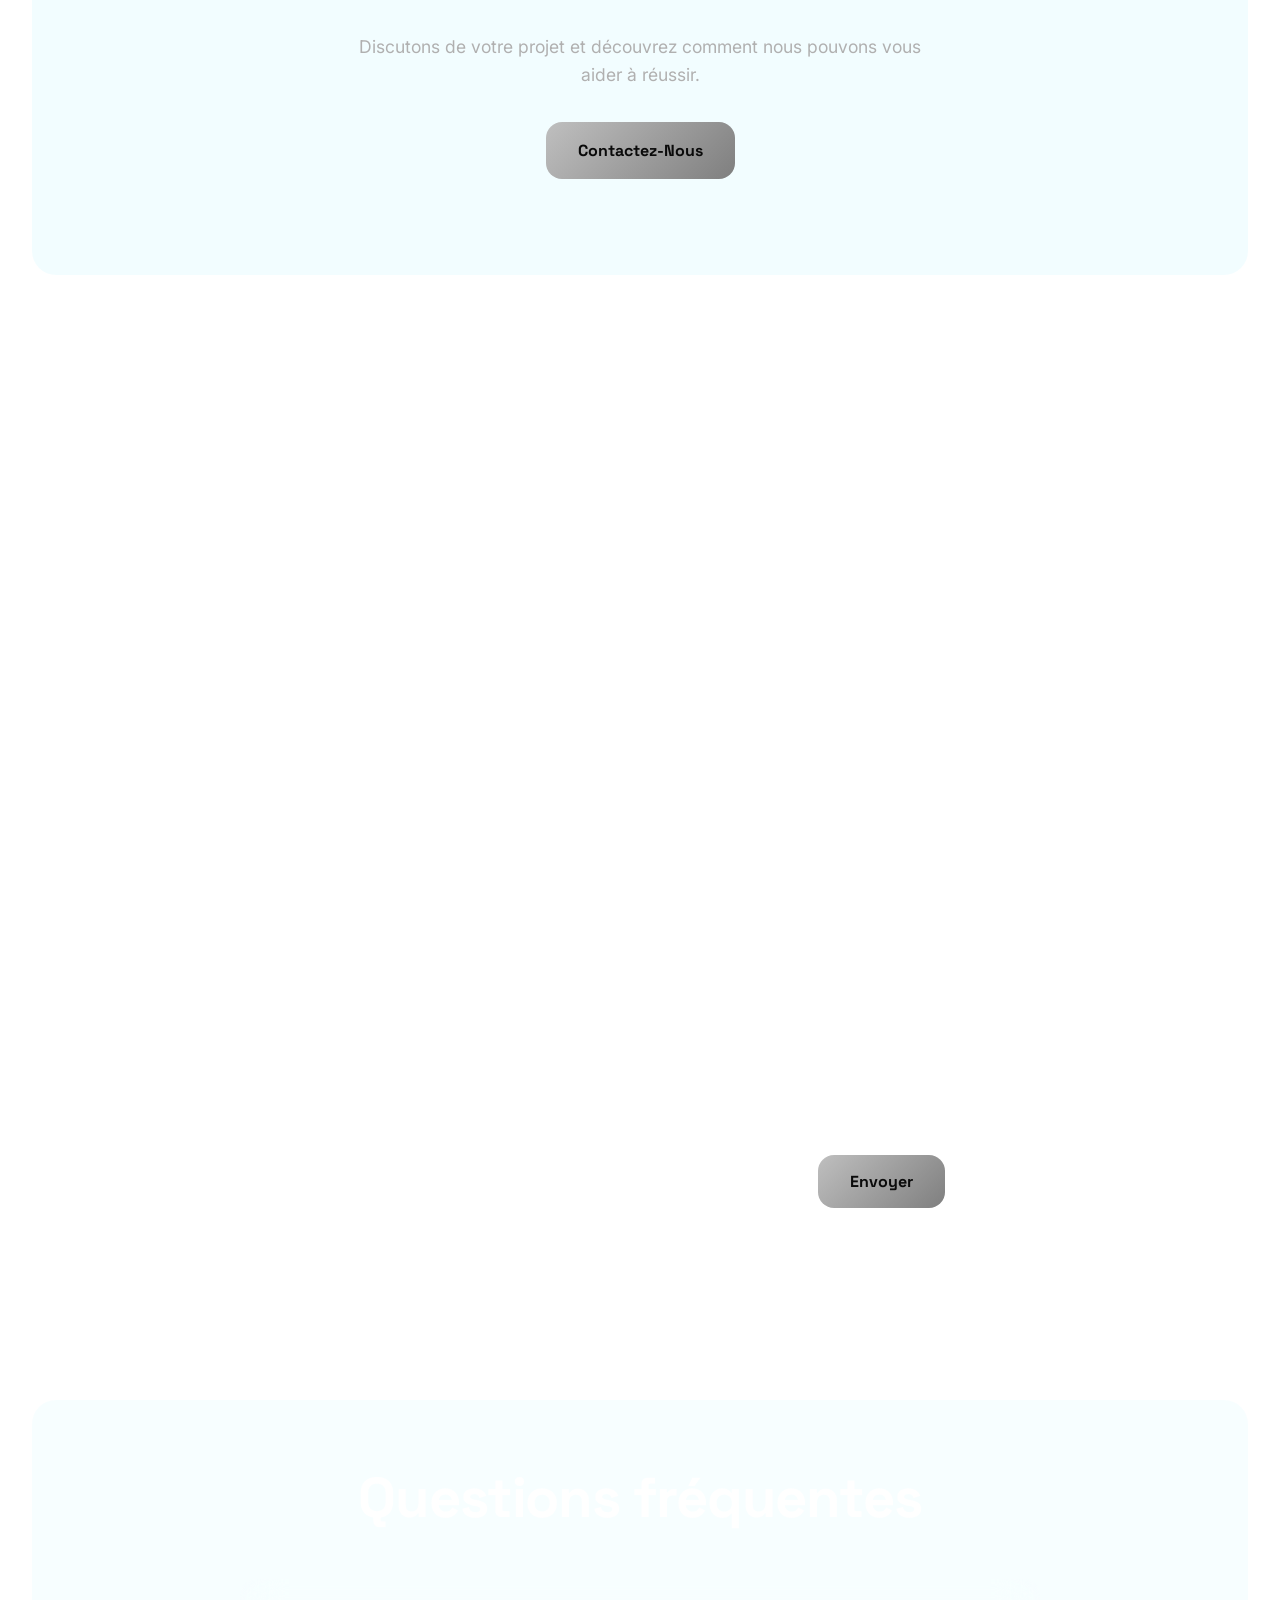
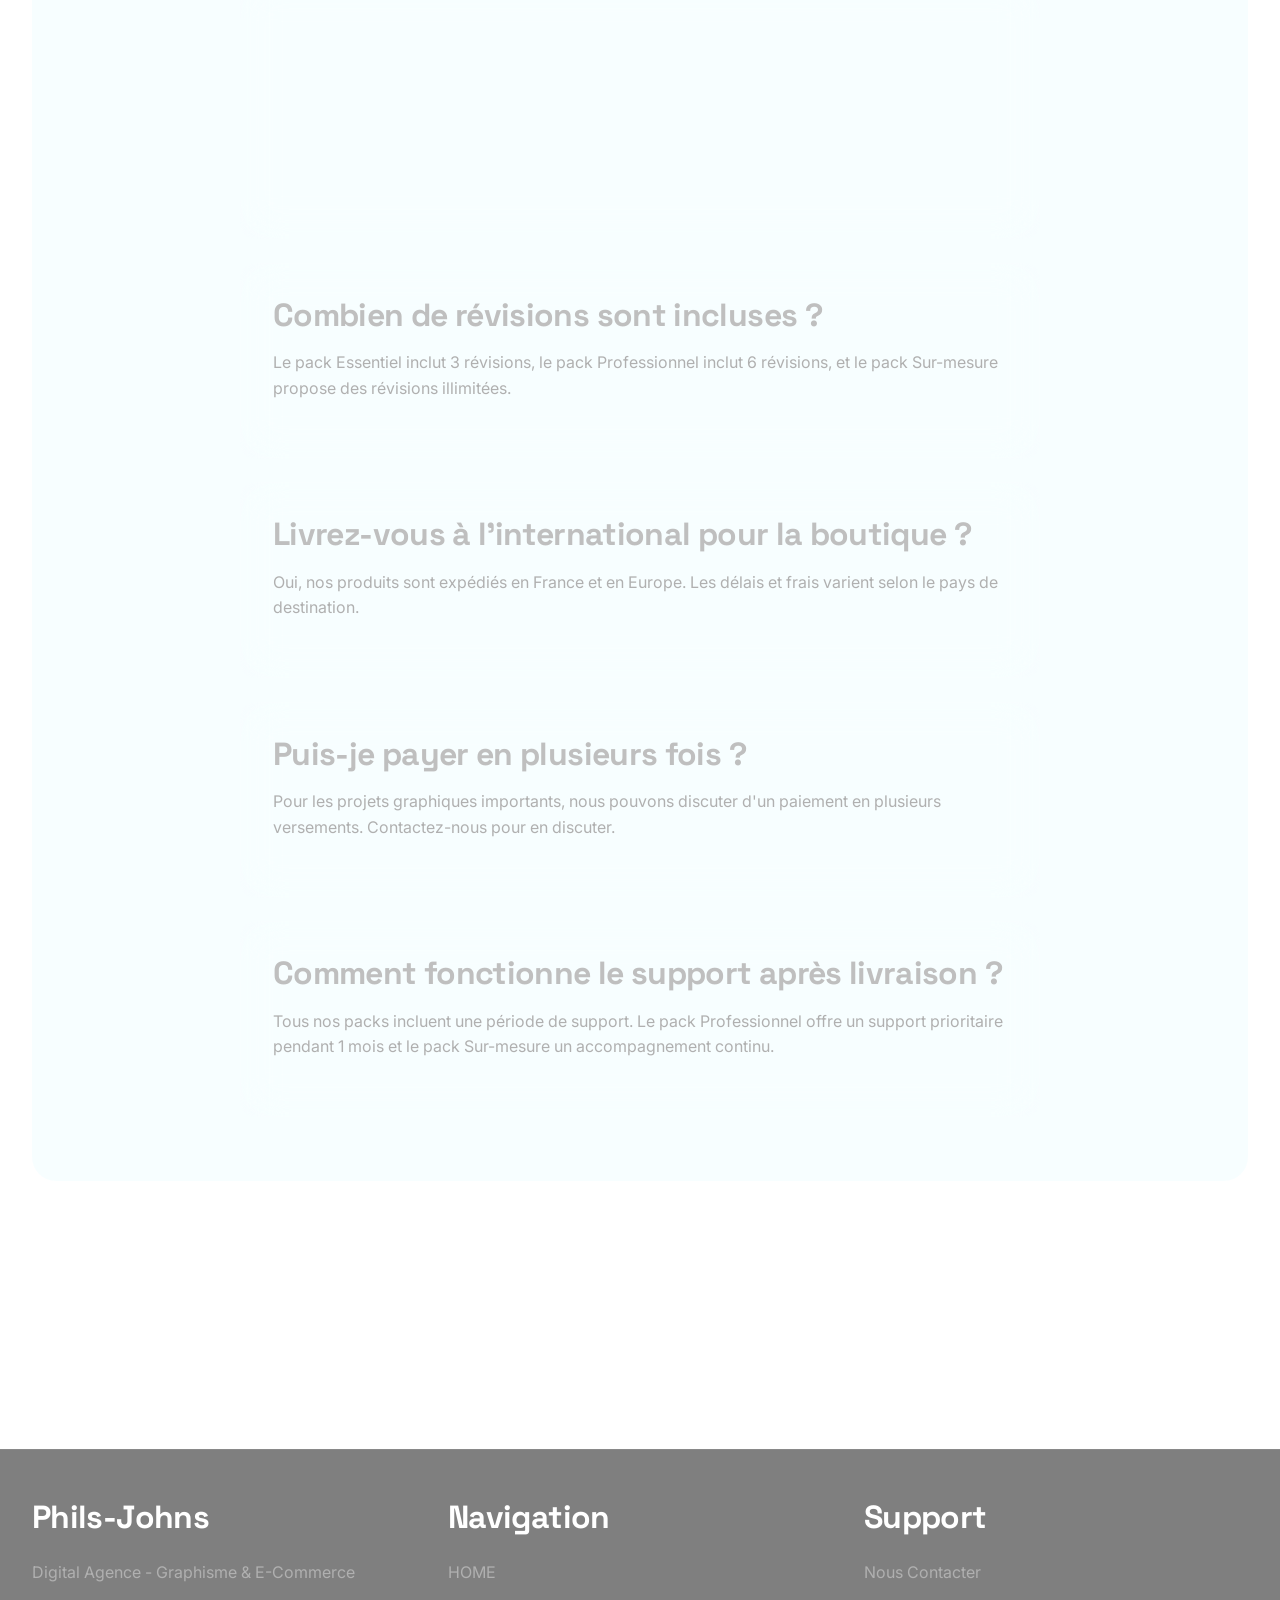
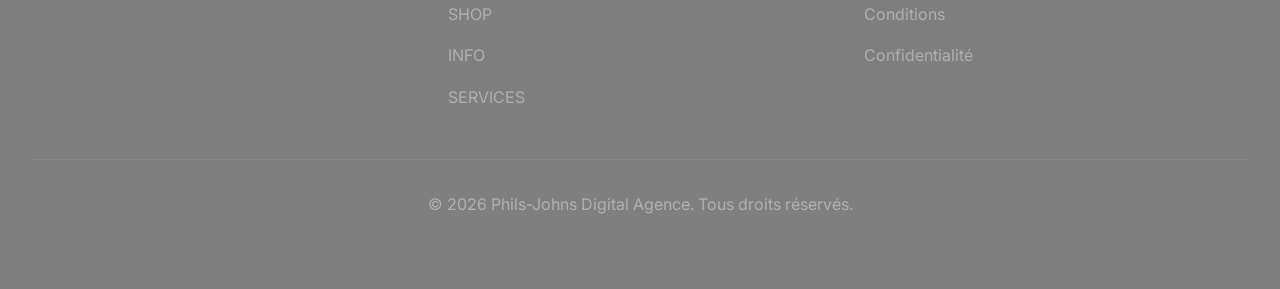
==== commit e46b36e6: "Ui bugs fixed" ====
--- a/apropos.html
+++ b/apropos.html
@@ -4,8 +4,8 @@
 <head>
     <meta charset="UTF-8">
     <meta name="viewport" content="width=device-width, initial-scale=1.0">
-    <meta name="description" content="À propos de Phils-Johns Digital Agence">
-    <title>À Propos - Phils-Johns Digital Agence</title>
+    <meta name="description" content="Informations et contact - Phils-Johns Digital Agence">
+    <title>Info - Phils-Johns Digital Agence</title>
 
     <!-- Fonts -->
     <link rel="preconnect" href="https://fonts.googleapis.com">
@@ -13,7 +13,7 @@
     <link href="https://fonts.googleapis.com/css2?family=Space+Grotesk:wght@400;500;600;700&family=Inter:wght@400;500;600;700&display=swap" rel="stylesheet">
 
     <!-- Styles -->
-    <link rel="stylesheet" href="css/liquid-glass.css">
+    <link rel="stylesheet" href="css/styles.css">
 </head>
 
 <body>
@@ -26,12 +26,10 @@
     <nav>
         <div class="nav-container">
             <ul class="nav-links">
-                <li><a href="index.html">Accueil</a></li>
-                <li><a href="services.html">Services</a></li>
-                <li><a href="boutique.html">Boutique</a></li>
-                <li><a href="etagere.html">L'Étagère</a></li>
-                <li><a href="apropos.html">À propos</a></li>
-                <li><a href="contact.html">Contact</a></li>
+                <li><a href="index.html">HOME</a></li>
+                <li><a href="boutique.html">SHOP</a></li>
+                <li><a href="apropos.html">INFO</a></li>
+                <li><a href="services.html">SERVICES</a></li>
             </ul>
             <button class="hamburger" id="hamburger">
         <span></span>
@@ -159,7 +157,77 @@
             <p style="font-size: 1.1rem; margin-bottom: 2rem; color: var(--text-secondary); max-width: 600px; margin-left: auto; margin-right: auto;">
                 Discutons de votre projet et découvrez comment nous pouvons vous aider à réussir.
             </p>
-            <a href="contact.html" class="btn btn-primary">Contactez-Nous</a>
+            <a href="#contact" class="btn btn-primary">Contactez-Nous</a>
+        </section>
+
+        <section id="contact">
+            <div style="max-width: 900px; margin: 0 auto;">
+                <div style="display: grid; grid-template-columns: 1fr 1fr; gap: 4rem; margin-bottom: 4rem;">
+                    <div>
+                        <h2 style="margin-bottom: 2rem;">Nous contacter</h2>
+                        <div class="glass-card" style="padding: 2rem; margin-bottom: 2rem;">
+                            <h3 style="font-size: 1.1rem; margin-bottom: 0.5rem; color: var(--accent-primary);">Email</h3>
+                            <a href="mailto:johnsonphilippe29@gmail.com" style="color: var(--text-primary); font-weight: 500;">johnsonphilippe29@gmail.com</a>
+                        </div>
+                        <div class="glass-card" style="padding: 2rem; margin-bottom: 2rem;">
+                            <h3 style="font-size: 1.1rem; margin-bottom: 0.5rem; color: var(--accent-primary);">Téléphone</h3>
+                            <a href="tel:+22879905677" style="color: var(--text-primary); font-weight: 500;">+22879905677</a>
+                        </div>
+                        <div class="glass-card" style="padding: 2rem;">
+                            <h3 style="font-size: 1.1rem; margin-bottom: 0.5rem; color: var(--accent-primary);">Localisation</h3>
+                            <p style="color: var(--text-secondary);">Lomé-TOGO</p>
+                        </div>
+                    </div>
+                    <div>
+                        <h2 style="margin-bottom: 2rem;">Envoyez-nous un message</h2>
+                        <form class="contact-form" id="contactForm" action="https://formspree.io/f/mgaeobeb" method="POST">
+                            <div class="form-group">
+                                <label for="name">Nom complet *</label>
+                                <input type="text" id="name" name="name" required placeholder="Votre nom">
+                            </div>
+                            <div class="form-group">
+                                <label for="email">Email *</label>
+                                <input type="email" id="email" name="email" required placeholder="johnsonphilippe29@gmail.com">
+                            </div>
+                            <div class="form-group">
+                                <label for="subject">Sujet *</label>
+                                <input type="text" id="subject" name="subject" required placeholder="Sujet du message">
+                            </div>
+                            <div class="form-group">
+                                <label for="message">Message *</label>
+                                <textarea id="message" name="message" required placeholder="Votre message..." style="min-height: 150px;"></textarea>
+                            </div>
+                            <button type="submit" class="btn btn-primary submit-btn" style="margin-top: 2rem;">Envoyer</button>
+                        </form>
+                    </div>
+                </div>
+            </div>
+        </section>
+
+        <section style="background: rgba(0, 217, 255, 0.03); border-radius: 24px; padding: 4rem 2rem; margin: 4rem 2rem;">
+            <h2 style="text-align: center; margin-bottom: 3rem;">Questions fréquentes</h2>
+            <div style="max-width: 800px; margin: 0 auto;">
+                <div class="glass-card" style="padding: 2rem; margin-bottom: 1.5rem;">
+                    <h3 style="margin-bottom: 1rem; color: var(--accent-primary);">Quels sont les délais de livraison pour les projets graphiques ?</h3>
+                    <p style="color: var(--text-secondary);">Les délais varient selon la complexité du projet. Pour le pack Essentiel : 10 jours. Pour le pack Professionnel : 15-20 jours. Les délais du pack Sur-mesure sont discutés lors de la première consultation.</p>
+                </div>
+                <div class="glass-card" style="padding: 2rem; margin-bottom: 1.5rem;">
+                    <h3 style="margin-bottom: 1rem; color: var(--accent-primary);">Combien de révisions sont incluses ?</h3>
+                    <p style="color: var(--text-secondary);">Le pack Essentiel inclut 3 révisions, le pack Professionnel inclut 6 révisions, et le pack Sur-mesure propose des révisions illimitées.</p>
+                </div>
+                <div class="glass-card" style="padding: 2rem; margin-bottom: 1.5rem;">
+                    <h3 style="margin-bottom: 1rem; color: var(--accent-primary);">Livrez-vous à l'international pour la boutique ?</h3>
+                    <p style="color: var(--text-secondary);">Oui, nos produits sont expédiés en France et en Europe. Les délais et frais varient selon le pays de destination.</p>
+                </div>
+                <div class="glass-card" style="padding: 2rem; margin-bottom: 1.5rem;">
+                    <h3 style="margin-bottom: 1rem; color: var(--accent-primary);">Puis-je payer en plusieurs fois ?</h3>
+                    <p style="color: var(--text-secondary);">Pour les projets graphiques importants, nous pouvons discuter d'un paiement en plusieurs versements. Contactez-nous pour en discuter.</p>
+                </div>
+                <div class="glass-card" style="padding: 2rem;">
+                    <h3 style="margin-bottom: 1rem; color: var(--accent-primary);">Comment fonctionne le support après livraison ?</h3>
+                    <p style="color: var(--text-secondary);">Tous nos packs incluent une période de support. Le pack Professionnel offre un support prioritaire pendant 1 mois et le pack Sur-mesure un accompagnement continu.</p>
+                </div>
+            </div>
         </section>
     </main>
 
@@ -172,16 +240,14 @@
             </div>
             <div class="footer-section">
                 <h3>Navigation</h3>
-                <a href="index.html">Accueil</a>
-                <a href="services.html">Services</a>
-                <a href="boutique.html">Boutique</a>
-                <a href="etagere.html">L'Étagère</a>
-                <a href="apropos.html">À propos</a>
-                <a href="contact.html">Contact</a>
+                <a href="index.html">HOME</a>
+                <a href="boutique.html">SHOP</a>
+                <a href="apropos.html">INFO</a>
+                <a href="services.html">SERVICES</a>
             </div>
             <div class="footer-section">
                 <h3>Support</h3>
-                <a href="contact.html">Nous Contacter</a>
+                <a href="apropos.html#contact">Nous Contacter</a>
                 <a href="#">Conditions</a>
                 <a href="#">Confidentialité</a>
             </div>
@@ -192,7 +258,7 @@
     </footer>
 
     <!-- Scripts -->
-    <script src="js/liquid-glass.js" defer></script>
+    <script src="js/script.js"></script>
 
     <!-- Vercel Analytics -->
     <script defer src="/_vercel/insights/script.js"></script>
--- a/css/styles.css
+++ b/css/styles.css
@@ -0,0 +1,925 @@
+/* ================================
+   VARIABLES DE DESIGN GLOBALES
+   ================================ */
+
+:root {
+    /* Couleurs principales */
+    --bg-dark: #0a0a0a;
+    --bg-secondary: #1a1a1a;
+    --text-primary: #ffffff;
+    --text-secondary: #b0b0b0;
+    --accent-primary: #bfbfbf;
+    --accent-secondary: #7f7f7f;
+    --glass-bg: rgba(255, 255, 255, 0.05);
+    --glass-border: rgba(255, 255, 255, 0.1);
+    --glass-border-hover: rgba(255, 255, 255, 0.2);
+    /* Typographie */
+    --font-display: "Space Grotesk", "Clash Display", "General Sans", system-ui, sans-serif;
+    --font-body: "Inter", -apple-system, BlinkMacSystemFont, "Segoe UI", sans-serif;
+    /* Espacement */
+    --spacing-xs: 0.5rem;
+    --spacing-sm: 1rem;
+    --spacing-md: 1.5rem;
+    --spacing-lg: 2rem;
+    --spacing-xl: 3rem;
+    --spacing-xxl: 4rem;
+    /* Border radius */
+    --radius-sm: 8px;
+    --radius-md: 16px;
+    --radius-lg: 24px;
+    /* Transitions */
+    --transition-fast: 0.2s ease-in-out;
+    --transition-smooth: 0.3s cubic-bezier(0.4, 0, 0.2, 1);
+    --transition-slow: 0.5s cubic-bezier(0.4, 0, 0.2, 1);
+}
+
+
+/* ================================
+   RESET & STYLES DE BASE
+   ================================ */
+
+* {
+    margin: 0;
+    padding: 0;
+    box-sizing: border-box;
+}
+
+html {
+    scroll-behavior: smooth;
+}
+
+body {
+    background: linear-gradient(135deg, var(--bg-dark) 0%, var(--bg-secondary) 50%, var(--bg-dark) 100%);
+    background-attachment: fixed;
+    color: var(--text-primary);
+    font-family: var(--font-body);
+    font-size: 16px;
+    line-height: 1.6;
+    overflow-x: hidden;
+    position: relative;
+}
+
+
+/* Fond animé subtil */
+
+body::before {
+    content: "";
+    position: fixed;
+    top: 0;
+    left: 0;
+    width: 200%;
+    height: 200%;
+    background: radial-gradient( ellipse at 20% 50%, rgba(0, 217, 255, 0.05) 0%, transparent 50%), radial-gradient( ellipse at 80% 80%, rgba(255, 0, 110, 0.03) 0%, transparent 50%);
+    animation: floatingBg 20s ease-in-out infinite;
+    pointer-events: none;
+    z-index: -1;
+}
+
+@keyframes floatingBg {
+    0%,
+    100% {
+        transform: translate(0, 0);
+    }
+    25% {
+        transform: translate(-50px, -50px);
+    }
+    50% {
+        transform: translate(-100px, 0);
+    }
+    75% {
+        transform: translate(-50px, 50px);
+    }
+}
+
+
+/* ================================
+   TYPOGRAPHIE
+   ================================ */
+
+h1,
+h2,
+h3,
+h4,
+h5,
+h6 {
+    font-family: var(--font-display);
+    font-weight: 900;
+    line-height: 1.2;
+    letter-spacing: -0.02em;
+}
+
+h1 {
+    font-size: clamp(2.5rem, 8vw, 5.5rem);
+    margin-bottom: var(--spacing-md);
+}
+
+h2 {
+    font-size: clamp(2rem, 5vw, 3.5rem);
+    margin-bottom: var(--spacing-lg);
+}
+
+h3 {
+    font-size: clamp(1.5rem, 3vw, 2rem);
+    margin-bottom: var(--spacing-md);
+}
+
+p {
+    color: var(--text-secondary);
+    margin-bottom: var(--spacing-md);
+}
+
+a {
+    color: var(--accent-primary);
+    text-decoration: none;
+    transition: color var(--transition-smooth);
+}
+
+a:hover {
+    color: var(--accent-secondary);
+}
+
+
+/* ================================
+   LIQUID GLASS - COMPOSANT RÉUTILISABLE
+   ================================ */
+
+.glass-card,
+.glass-nav,
+.glass-button {
+    background: var(--glass-bg);
+    backdrop-filter: blur(20px);
+    border: 1px solid var(--glass-border);
+    border-radius: var(--radius-md);
+    transition: all var(--transition-smooth);
+    position: relative;
+    overflow: hidden;
+}
+
+.glass-card::before {
+    content: "";
+    position: absolute;
+    top: -50%;
+    left: -50%;
+    width: 200%;
+    height: 200%;
+    background: radial-gradient( circle at 50% 50%, rgba(255, 255, 255, 0.1) 0%, rgba(255, 255, 255, 0) 70%);
+    opacity: 0;
+    transition: opacity var(--transition-smooth);
+    pointer-events: none;
+}
+
+.glass-card:hover {
+    background: rgba(255, 255, 255, 0.08);
+    border-color: var(--glass-border-hover);
+    box-shadow: 0 8px 32px rgba(0, 217, 255, 0.15), inset 0 1px 1px rgba(255, 255, 255, 0.15);
+    transform: translateY(-4px);
+}
+
+.glass-card:hover::before {
+    opacity: 1;
+}
+
+
+/* Effet de suivi de souris pour le pseudo-élément */
+
+.glass-card {
+    --mouse-x: 50%;
+    --mouse-y: 50%;
+}
+
+
+/* ================================
+   NAVIGATION
+   ================================ */
+
+
+/* Bottom dock-style navigation */
+
+nav {
+    position: fixed;
+    left: 50%;
+    transform: translateX(-50%);
+    bottom: 24px;
+    width: min(1100px, calc(100% - 48px));
+    background: rgba(10, 10, 10, 0.7);
+    backdrop-filter: blur(20px);
+    border: 1px solid var(--glass-border);
+    border-radius: 32px;
+    z-index: 1000;
+    padding: 10px 18px;
+    box-shadow: 0 -12px 48px rgba(0, 0, 0, 0.45), 0 6px 18px rgba(0, 0, 0, 0.12);
+    display: flex;
+    justify-content: center;
+    align-items: center;
+}
+
+.nav-container {
+    width: 100%;
+    max-width: 1100px;
+    margin: 0 auto;
+    display: flex;
+    justify-content: center;
+    align-items: center;
+    gap: 1rem;
+}
+
+
+/* Top bar containing logo and theme toggle */
+
+.top-bar {
+    position: fixed;
+    left: 50%;
+    transform: translateX(-50%);
+    top: 12px;
+    width: min(1100px, calc(100% - 48px));
+    display: flex;
+    justify-content: space-between;
+    align-items: center;
+    gap: 12px;
+    padding: 8px 16px;
+    background: var(--glass-bg);
+    backdrop-filter: blur(16px);
+    border-radius: 16px;
+    border: 1px solid var(--glass-border);
+    z-index: 1400;
+}
+
+.logo {
+    font-family: var(--font-display);
+    font-size: 1.5rem;
+    font-weight: 900;
+    letter-spacing: -0.02em;
+    background: linear-gradient(135deg, var(--accent-primary), var(--accent-secondary));
+    -webkit-background-clip: text;
+    -webkit-text-fill-color: transparent;
+    background-clip: text;
+    transition: transform var(--transition-smooth);
+}
+
+.logo:hover {
+    transform: scale(1.05);
+}
+
+.nav-links {
+    display: flex;
+    gap: calc(var(--spacing-lg) / 1.5);
+    list-style: none;
+    align-items: center;
+}
+
+.nav-links a {
+    position: relative;
+    font-weight: 600;
+    font-size: 0.95rem;
+    color: var(--text-primary);
+    transition: color var(--transition-smooth);
+}
+
+.nav-links a::after {
+    content: "";
+    position: absolute;
+    bottom: -4px;
+    left: 0;
+    width: 0;
+    height: 2px;
+    background: linear-gradient(90deg, var(--accent-primary), var(--accent-secondary));
+    transition: width var(--transition-smooth);
+}
+
+.nav-links a:hover::after {
+    width: 100%;
+}
+
+.hamburger {
+    display: none;
+    flex-direction: column;
+    gap: 6px;
+    cursor: pointer;
+    background: none;
+    border: none;
+    padding: 8px;
+    border-radius: 12px;
+}
+
+
+/* Theme toggle button */
+
+.theme-toggle {
+    display: inline-flex;
+    align-items: center;
+    justify-content: center;
+    width: 38px;
+    height: 38px;
+    border-radius: 10px;
+    background: var(--glass-bg);
+    border: 1px solid var(--glass-border);
+    color: var(--text-primary);
+    cursor: pointer;
+    transition: all var(--transition-smooth);
+    font-size: 0.9rem;
+}
+
+.theme-toggle:hover {
+    transform: translateY(-2px);
+    box-shadow: 0 8px 24px rgba(0, 0, 0, 0.12);
+}
+
+.hamburger span {
+    width: 25px;
+    height: 2px;
+    background: var(--text-primary);
+    transition: all var(--transition-smooth);
+    border-radius: 2px;
+}
+
+.hamburger.active span:nth-child(1) {
+    transform: rotate(45deg) translate(8px, 8px);
+}
+
+.hamburger.active span:nth-child(2) {
+    opacity: 0;
+}
+
+.hamburger.active span:nth-child(3) {
+    transform: rotate(-45deg) translate(7px, -7px);
+}
+
+
+/* ================================
+   LAYOUT PRINCIPAL
+   ================================ */
+
+main {
+    padding-top: 24px;
+    padding-bottom: 140px;
+    /* espace pour le dock en bas */
+}
+
+section {
+    padding: var(--spacing-xxl) var(--spacing-lg);
+    max-width: 1400px;
+    margin: 0 auto;
+}
+
+.container {
+    width: 100%;
+    max-width: 1400px;
+    margin: 0 auto;
+    padding: 0 var(--spacing-lg);
+}
+
+
+/* ================================
+   HERO SECTION
+   ================================ */
+
+.hero {
+    min-height: 100vh;
+    display: flex;
+    align-items: center;
+    justify-content: center;
+    padding: 100px var(--spacing-lg) var(--spacing-xxl);
+    position: relative;
+    overflow: hidden;
+}
+
+.hero::before {
+    content: "";
+    position: absolute;
+    top: -40%;
+    right: -10%;
+    width: 500px;
+    height: 500px;
+    background: radial-gradient(circle, rgba(0, 217, 255, 0.1) 0%, transparent 70%);
+    border-radius: 50%;
+    animation: pulse 4s ease-in-out infinite;
+    z-index: 0;
+}
+
+.hero::after {
+    content: "";
+    position: absolute;
+    bottom: -20%;
+    left: -10%;
+    width: 400px;
+    height: 400px;
+    background: radial-gradient(circle, rgba(255, 0, 110, 0.08) 0%, transparent 70%);
+    border-radius: 50%;
+    animation: pulse 5s ease-in-out infinite reverse;
+    z-index: 0;
+}
+
+@keyframes pulse {
+    0%,
+    100% {
+        transform: scale(1);
+    }
+    50% {
+        transform: scale(1.1);
+    }
+}
+
+.hero-content {
+    position: relative;
+    z-index: 1;
+    text-align: center;
+    animation: fadeInUp 1s ease-out;
+}
+
+.hero h1 {
+    background: linear-gradient(135deg, var(--text-primary) 0%, var(--accent-primary) 100%);
+    -webkit-background-clip: text;
+    -webkit-text-fill-color: transparent;
+    background-clip: text;
+    margin-bottom: var(--spacing-lg);
+}
+
+.hero-subtitle {
+    font-size: clamp(1rem, 2.5vw, 1.5rem);
+    color: var(--text-secondary);
+    margin-bottom: var(--spacing-xl);
+    max-width: 600px;
+    margin-left: auto;
+    margin-right: auto;
+}
+
+.hero-cta {
+    display: flex;
+    gap: var(--spacing-md);
+    justify-content: center;
+    flex-wrap: wrap;
+    margin-bottom: var(--spacing-xxl);
+}
+
+
+/* ================================
+   BOUTONS
+   ================================ */
+
+.btn {
+    display: inline-block;
+    padding: var(--spacing-sm) var(--spacing-lg);
+    font-family: var(--font-display);
+    font-weight: 700;
+    font-size: 1rem;
+    border-radius: var(--radius-md);
+    border: 2px solid var(--accent-primary);
+    cursor: pointer;
+    transition: all var(--transition-smooth);
+    text-decoration: none;
+    white-space: nowrap;
+}
+
+.btn-primary {
+    background: linear-gradient(135deg, var(--accent-primary), var(--accent-secondary));
+    color: var(--bg-dark);
+    border: none;
+}
+
+.btn-primary:hover {
+    transform: translateY(-2px);
+    box-shadow: 0 12px 32px rgba(0, 217, 255, 0.3);
+}
+
+.btn-secondary {
+    background: transparent;
+    color: var(--accent-primary);
+}
+
+.btn-secondary:hover {
+    background: rgba(0, 217, 255, 0.1);
+    border-color: var(--accent-secondary);
+    color: var(--accent-secondary);
+}
+
+
+/* ================================
+   GRILLE DE CARTES
+   ================================ */
+
+.cards-grid {
+    display: grid;
+    grid-template-columns: repeat(auto-fit, minmax(320px, 1fr));
+    gap: var(--spacing-lg);
+    margin-top: var(--spacing-xl);
+}
+
+.card {
+    padding: var(--spacing-lg);
+    border-radius: var(--radius-lg);
+    display: flex;
+    flex-direction: column;
+    align-items: center;
+    text-align: center;
+}
+
+.card-title {
+    font-size: 1.25rem;
+    margin-bottom: var(--spacing-md);
+    color: var(--text-primary);
+}
+
+.card-description {
+    font-size: 0.95rem;
+    color: var(--text-secondary);
+    margin-bottom: var(--spacing-md);
+}
+
+.card-image {
+    width: 100%;
+    height: 200px;
+    object-fit: cover;
+    border-radius: var(--radius-md);
+    margin-bottom: var(--spacing-md);
+}
+
+
+/* ================================
+   GRILLE DE PRODUITS
+   ================================ */
+
+.products-grid {
+    display: grid;
+    grid-template-columns: repeat(auto-fill, minmax(280px, 1fr));
+    gap: var(--spacing-lg);
+    margin-top: var(--spacing-xl);
+}
+
+.product-card {
+    display: flex;
+    flex-direction: column;
+    height: 100%;
+    padding: var(--spacing-lg);
+    background: var(--glass-bg);
+    backdrop-filter: blur(15px);
+    border: 1px solid var(--glass-border);
+    border-radius: var(--radius-lg);
+    cursor: pointer;
+    transition: all var(--transition-smooth);
+    position: relative;
+    overflow: hidden;
+}
+
+.product-card::before {
+    content: "";
+    position: absolute;
+    top: -50%;
+    left: -50%;
+    width: 200%;
+    height: 200%;
+    background: radial-gradient( circle at 50% 50%, rgba(255, 255, 255, 0.15) 0%, rgba(255, 255, 255, 0) 70%);
+    opacity: 0;
+    transition: opacity var(--transition-smooth);
+    pointer-events: none;
+}
+
+.product-card:hover {
+    background: rgba(255, 255, 255, 0.08);
+    border-color: var(--glass-border-hover);
+    box-shadow: 0 8px 32px rgba(0, 217, 255, 0.2), inset 0 1px 1px rgba(255, 255, 255, 0.2);
+    transform: translateY(-8px) scale(1.02);
+}
+
+.product-card:hover::before {
+    opacity: 1;
+}
+
+.product-image {
+    width: 100%;
+    height: 220px;
+    object-fit: cover;
+    border-radius: var(--radius-md);
+    margin-bottom: var(--spacing-md);
+}
+
+.product-name {
+    font-size: 1.1rem;
+    font-weight: 700;
+    margin-bottom: var(--spacing-sm);
+    color: var(--text-primary);
+}
+
+.product-price {
+    font-size: 1.25rem;
+    font-weight: 800;
+    background: linear-gradient(135deg, var(--accent-primary), var(--accent-secondary));
+    -webkit-background-clip: text;
+    -webkit-text-fill-color: transparent;
+    background-clip: text;
+    margin-bottom: var(--spacing-md);
+}
+
+.product-description {
+    flex-grow: 1;
+    font-size: 0.9rem;
+    color: var(--text-secondary);
+    margin-bottom: var(--spacing-md);
+}
+
+.product-link {
+    display: inline-block;
+    padding: var(--spacing-sm) var(--spacing-md);
+    background: linear-gradient(135deg, var(--accent-primary), var(--accent-secondary));
+    color: var(--bg-dark);
+    font-weight: 700;
+    border-radius: var(--radius-sm);
+    text-align: center;
+    transition: all var(--transition-smooth);
+}
+
+.product-link:hover {
+    transform: scale(1.05);
+    box-shadow: 0 8px 24px rgba(0, 217, 255, 0.3);
+}
+
+
+/* ================================
+   FORMULAIRE DE CONTACT
+   ================================ */
+
+.contact-form {
+    max-width: 600px;
+    margin: 0 auto;
+    display: flex;
+    flex-direction: column;
+    gap: var(--spacing-md);
+}
+
+.form-group {
+    display: flex;
+    flex-direction: column;
+}
+
+.form-group label {
+    margin-bottom: var(--spacing-sm);
+    font-weight: 600;
+    color: var(--text-primary);
+    font-size: 0.95rem;
+}
+
+.form-group input,
+.form-group textarea {
+    padding: var(--spacing-md);
+    background: var(--glass-bg);
+    backdrop-filter: blur(10px);
+    border: 1px solid var(--glass-border);
+    border-radius: var(--radius-md);
+    color: var(--text-primary);
+    font-family: var(--font-body);
+    font-size: 1rem;
+    transition: all var(--transition-smooth);
+}
+
+.form-group input:focus,
+.form-group textarea:focus {
+    outline: none;
+    background: rgba(255, 255, 255, 0.1);
+    border-color: var(--accent-primary);
+    box-shadow: 0 0 20px rgba(0, 217, 255, 0.2);
+}
+
+.form-group textarea {
+    resize: vertical;
+    min-height: 120px;
+}
+
+.submit-btn {
+    align-self: center;
+    margin-top: var(--spacing-md);
+}
+
+
+/* ================================
+   FOOTER
+   ================================ */
+
+footer {
+    background: rgba(0, 0, 0, 0.5);
+    backdrop-filter: blur(10px);
+    border-top: 1px solid var(--glass-border);
+    padding: var(--spacing-xl) var(--spacing-lg);
+    margin-top: var(--spacing-xxl);
+}
+
+.footer-content {
+    max-width: 1400px;
+    margin: 0 auto;
+    display: grid;
+    grid-template-columns: repeat(auto-fit, minmax(250px, 1fr));
+    gap: var(--spacing-lg);
+    margin-bottom: var(--spacing-lg);
+}
+
+.footer-section h3 {
+    margin-bottom: var(--spacing-md);
+    color: var(--text-primary);
+}
+
+.footer-section a {
+    display: block;
+    margin-bottom: var(--spacing-sm);
+    color: var(--text-secondary);
+    transition: color var(--transition-smooth);
+}
+
+.footer-section a:hover {
+    color: var(--accent-primary);
+}
+
+.footer-bottom {
+    border-top: 1px solid var(--glass-border);
+    padding-top: var(--spacing-lg);
+    text-align: center;
+    color: var(--text-secondary);
+}
+
+
+/* ================================
+   ANIMATIONS
+   ================================ */
+
+@keyframes fadeInUp {
+    from {
+        opacity: 0;
+        transform: translateY(30px);
+    }
+    to {
+        opacity: 1;
+        transform: translateY(0);
+    }
+}
+
+@keyframes fadeIn {
+    from {
+        opacity: 0;
+    }
+    to {
+        opacity: 1;
+    }
+}
+
+.fade-in {
+    animation: fadeInUp 0.6s ease-out forwards;
+    opacity: 0;
+}
+
+.fade-in.visible {
+    opacity: 1;
+}
+
+
+/* ================================
+   RESPONSIVE
+   ================================ */
+
+@media (max-width: 768px) {
+    nav {
+        padding: 8px 12px;
+    }
+    /* Move logo to top center on mobile */
+    .logo {
+        position: fixed;
+        top: 12px;
+        left: 50%;
+        transform: translateX(-50%);
+        z-index: 1300;
+        background: transparent;
+        padding: 6px 10px;
+        border-radius: 10px;
+        font-size: 1.15rem;
+    }
+    /* Ensure dock stays at bottom and only contains nav controls */
+    nav {
+        bottom: 14px;
+        padding: 8px 14px;
+    }
+    /* Theme toggle sits inside dock alongside hamburger */
+    .nav-container {
+        gap: 0.5rem;
+        align-items: center;
+    }
+    /* Mobile menu appears as a floating panel above the dock */
+    .nav-links {
+        display: none;
+        position: fixed;
+        left: 50%;
+        transform: translateX(-50%);
+        bottom: calc(24px + 72px);
+        /* dock bottom (24px) + dock height approx */
+        width: calc(100% - 48px);
+        max-width: 680px;
+        flex-direction: column;
+        background: rgba(10, 10, 10, 0.95);
+        backdrop-filter: blur(20px);
+        border: 1px solid var(--glass-border);
+        border-radius: 20px;
+        padding: var(--spacing-lg);
+        gap: var(--spacing-md);
+        z-index: 1200;
+        box-shadow: 0 12px 40px rgba(0, 0, 0, 0.5);
+    }
+    .nav-links.active {
+        display: flex;
+    }
+    .hamburger {
+        display: flex;
+    }
+    /* Make sure the nav-links panel does not cover the top logo */
+    .nav-links {
+        padding-top: calc( var(--spacing-lg) + 36px);
+    }
+    section {
+        padding: var(--spacing-xl) var(--spacing-md);
+    }
+    h1 {
+        font-size: clamp(2rem, 6vw, 3.5rem);
+    }
+    .cards-grid,
+    .products-grid {
+        grid-template-columns: 1fr;
+    }
+    .hero-cta {
+        flex-direction: column;
+        align-items: center;
+    }
+    .btn {
+        width: 100%;
+        text-align: center;
+    }
+    .contact-form {
+        width: 100%;
+    }
+    footer {
+        padding: var(--spacing-lg) var(--spacing-md);
+    }
+}
+
+@media (max-width: 480px) {
+     :root {
+        font-size: 14px;
+    }
+    h1 {
+        font-size: 2rem;
+    }
+    h2 {
+        font-size: 1.5rem;
+    }
+    section {
+        padding: var(--spacing-lg) var(--spacing-sm);
+    }
+    .hero {
+        padding: 80px var(--spacing-sm) var(--spacing-lg);
+    }
+}
+
+
+/* Themes: monochrome day & night */
+
+.theme-day {
+    --bg-dark: #f7f7f7;
+    --bg-secondary: #ffffff;
+    --text-primary: #0a0a0a;
+    --text-secondary: #4a4a4a;
+    --glass-bg: rgba(10, 10, 10, 0.04);
+    --glass-border: rgba(10, 10, 10, 0.06);
+    --glass-border-hover: rgba(10, 10, 10, 0.12);
+    --accent-primary: #8c8c8c;
+    --accent-secondary: #4d4d4d;
+}
+
+.theme-night {
+    --bg-dark: #0a0a0a;
+    --bg-secondary: #0f0f0f;
+    --text-primary: #ffffff;
+    --text-secondary: #b0b0b0;
+    --glass-bg: rgba(255, 255, 255, 0.04);
+    --glass-border: rgba(255, 255, 255, 0.08);
+    --glass-border-hover: rgba(255, 255, 255, 0.16);
+    --accent-primary: #bfbfbf;
+    --accent-secondary: #7f7f7f;
+}
+
+
+/* Smooth theme transition */
+
+body {
+    transition: background 0.4s ease, color 0.4s ease;
+}
+
+
+/* Center product content */
+
+.product-card .product-name,
+.product-card .product-price,
+.product-card .product-description {
+    text-align: center;
+}
+
+
+/* Ensure consistent card ordering (grid auto-flow row) */
+
+.cards-grid,
+.products-grid {
+    grid-auto-flow: row;
+    justify-items: center;
+}
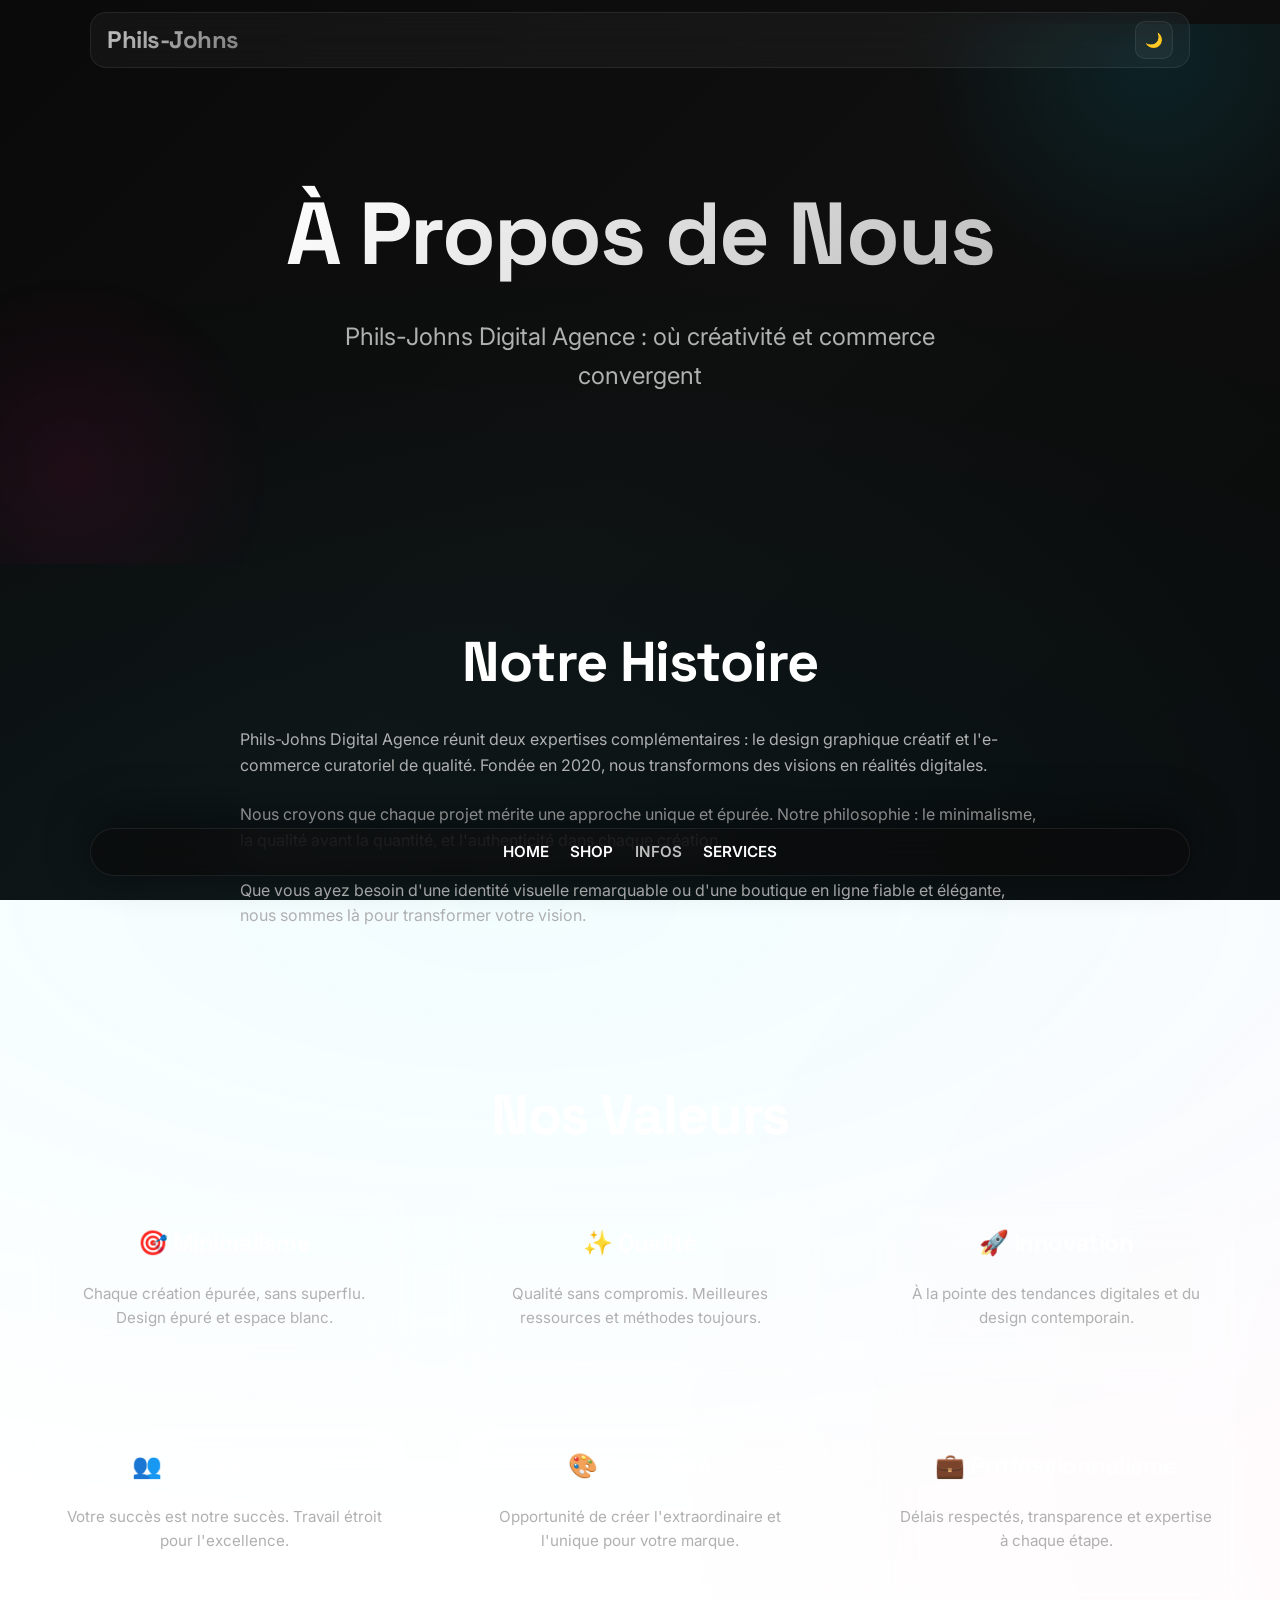
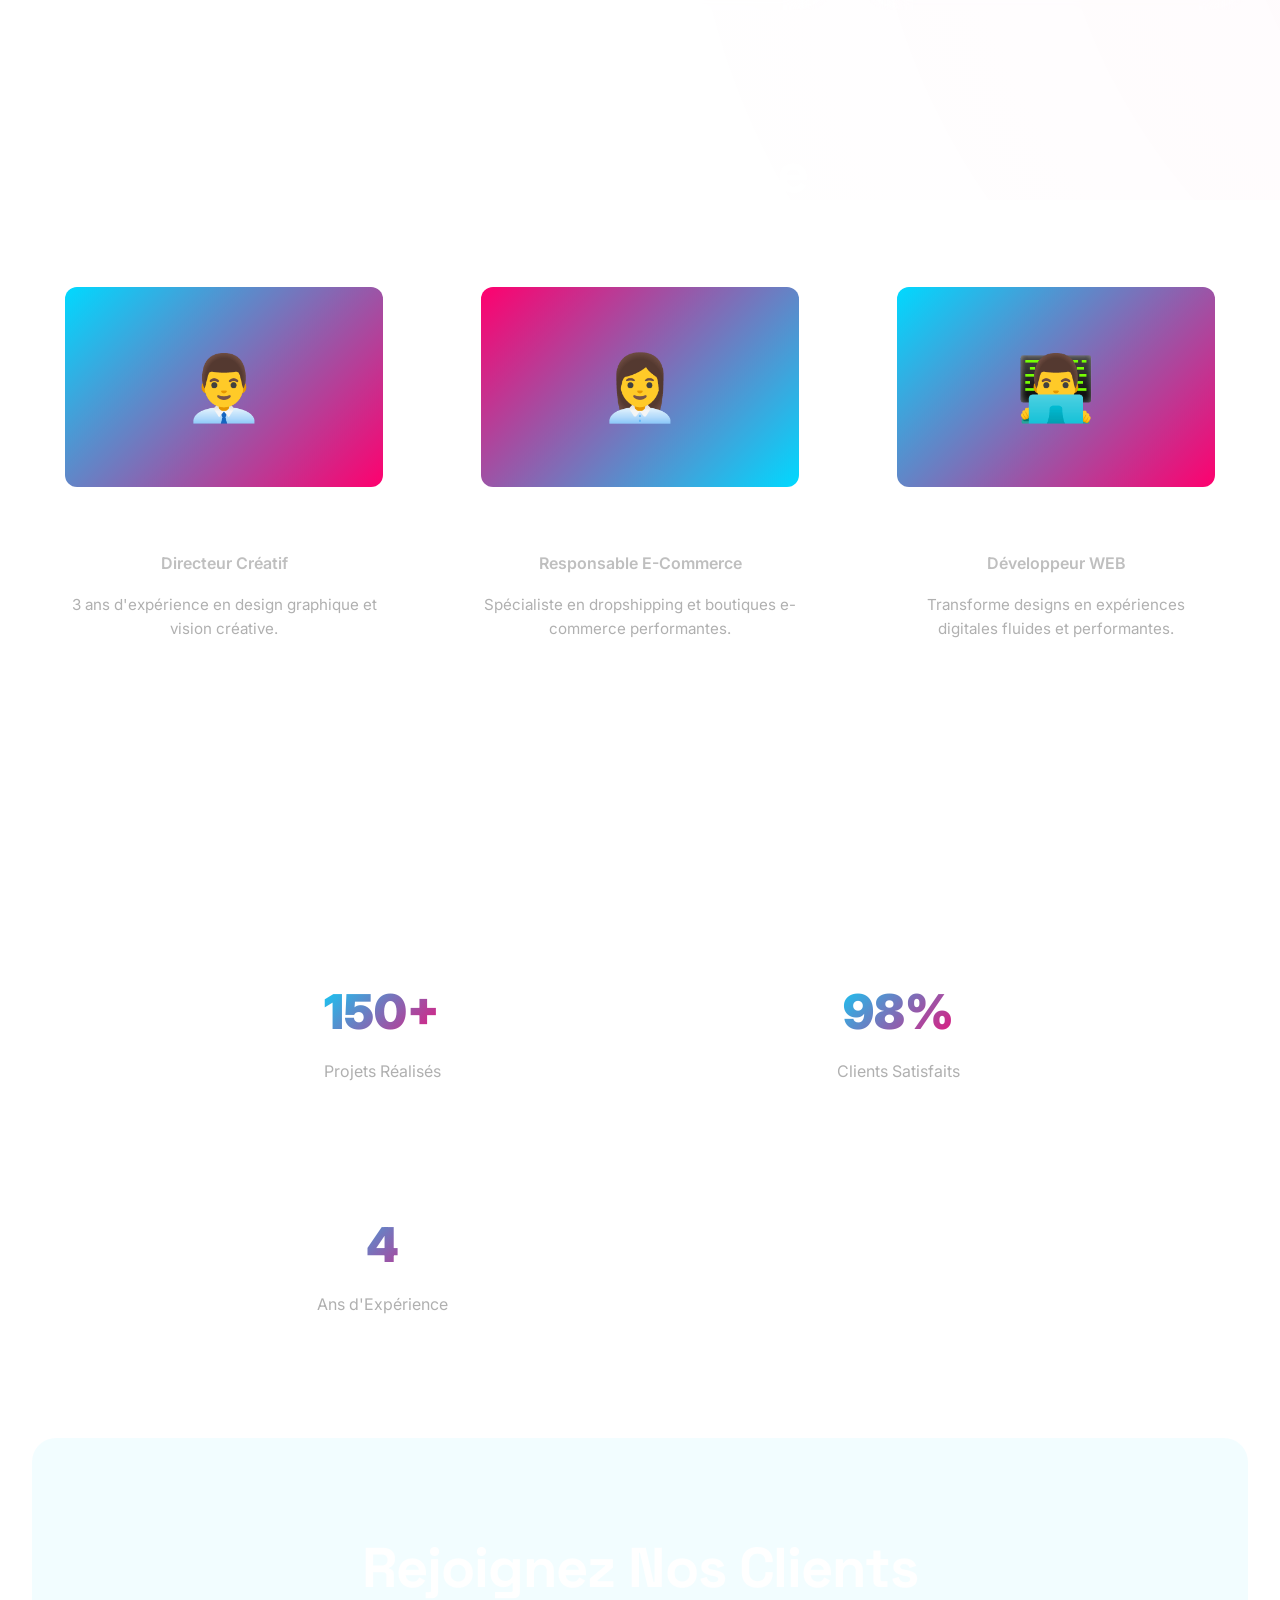
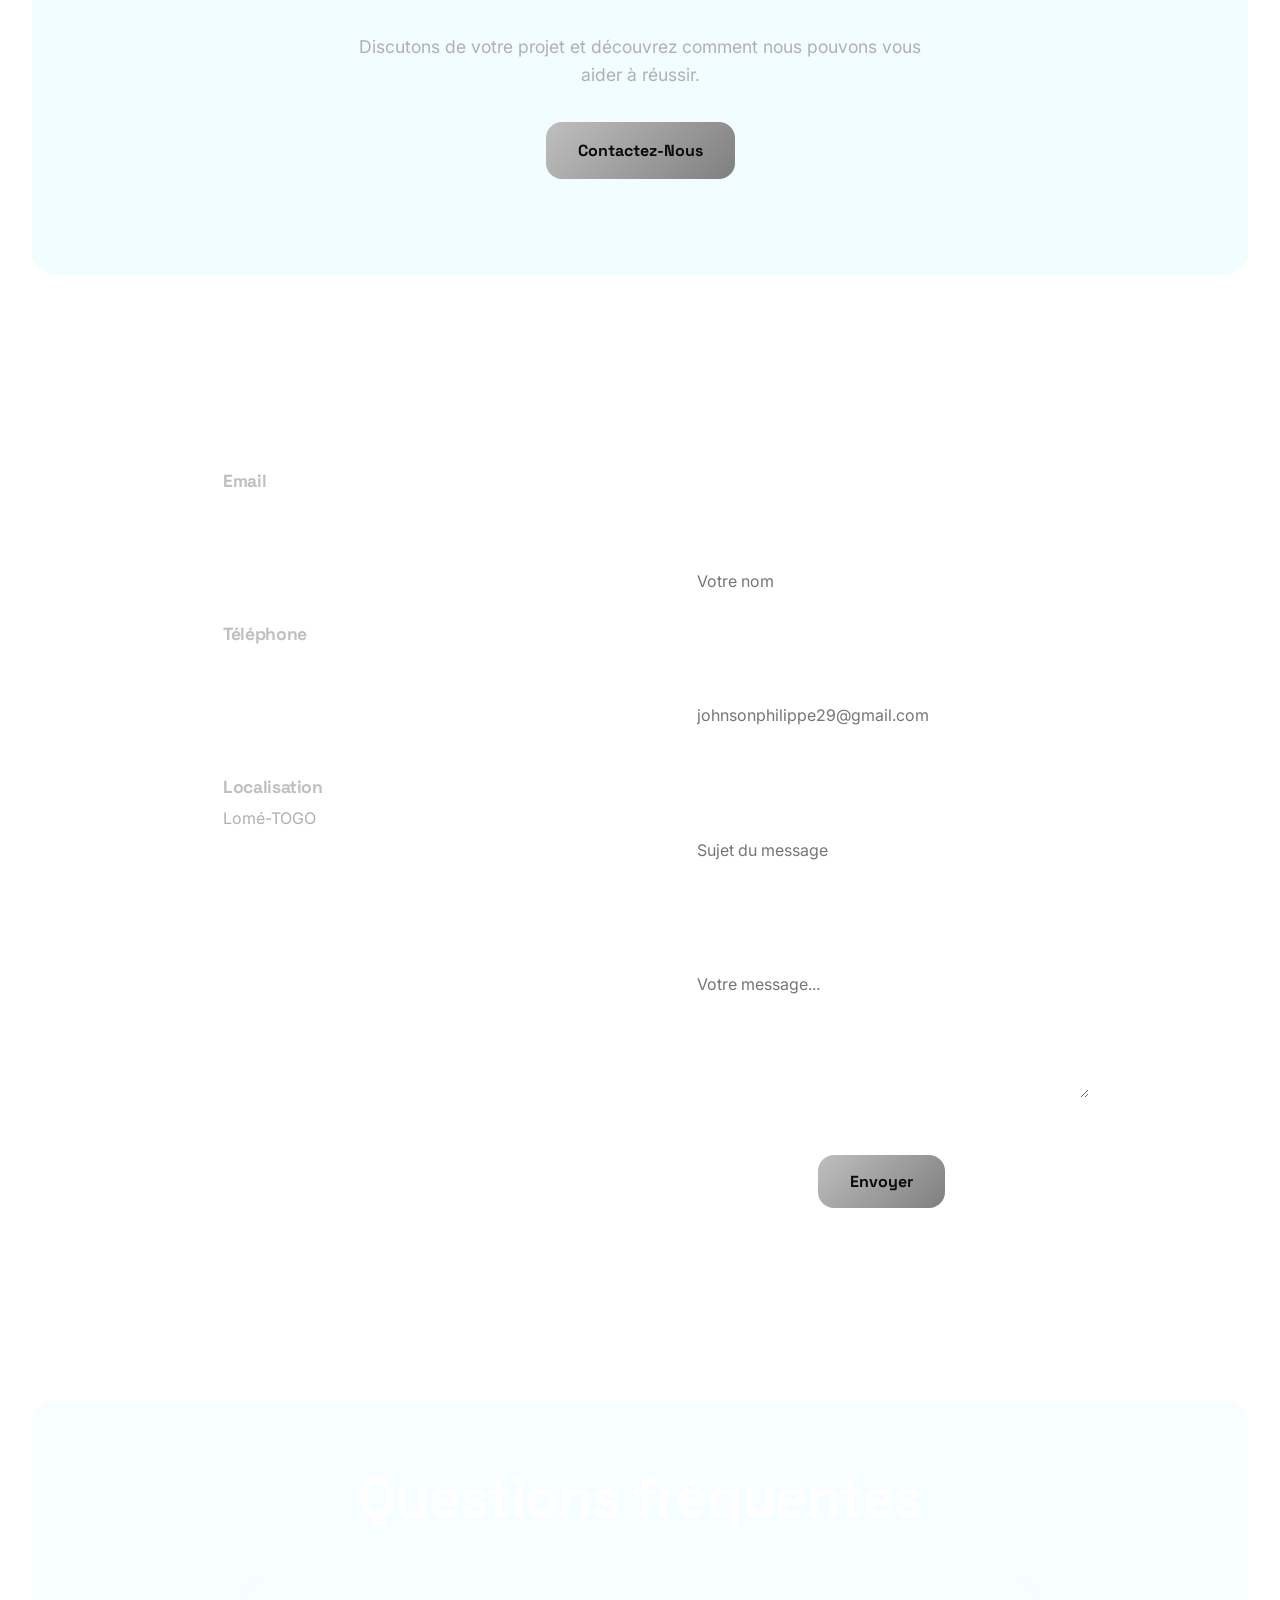
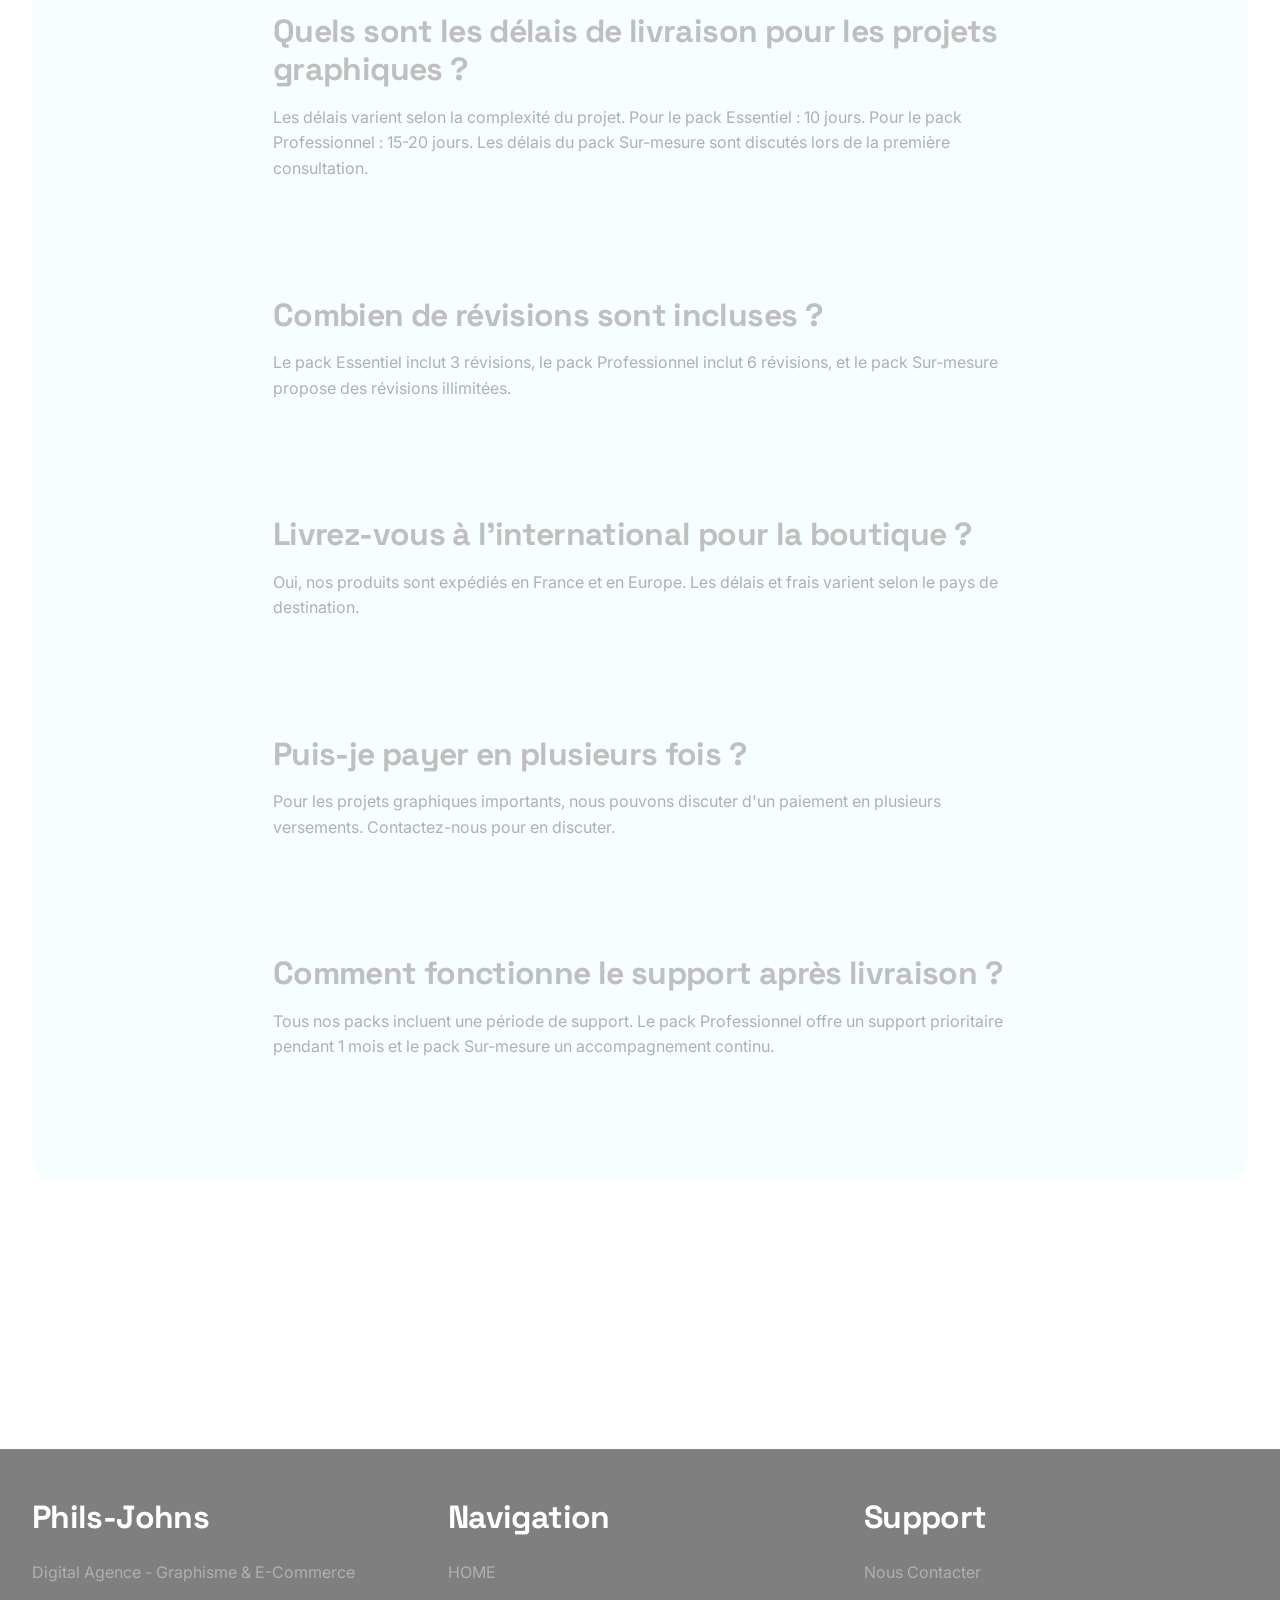
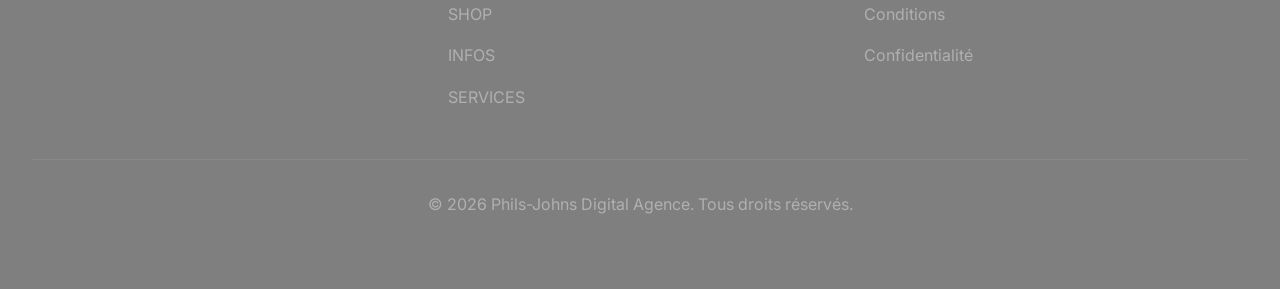
==== commit a9edfe6c: "update nav barr ui" ====
--- a/apropos.html
+++ b/apropos.html
@@ -28,7 +28,7 @@
             <ul class="nav-links">
                 <li><a href="index.html">HOME</a></li>
                 <li><a href="boutique.html">SHOP</a></li>
-                <li><a href="apropos.html">INFO</a></li>
+                <li><a href="apropos.html">INFOS</a></li>
                 <li><a href="services.html">SERVICES</a></li>
             </ul>
             <button class="hamburger" id="hamburger">
@@ -242,7 +242,7 @@
                 <h3>Navigation</h3>
                 <a href="index.html">HOME</a>
                 <a href="boutique.html">SHOP</a>
-                <a href="apropos.html">INFO</a>
+                <a href="apropos.html">INFOS</a>
                 <a href="services.html">SERVICES</a>
             </div>
             <div class="footer-section">
--- a/css/styles.css
+++ b/css/styles.css
@@ -791,42 +791,36 @@
     /* Ensure dock stays at bottom and only contains nav controls */
     nav {
         bottom: 14px;
-        padding: 8px 14px;
-    }
-    /* Theme toggle sits inside dock alongside hamburger */
+        width: calc(100% - 24px);
+        padding: 8px 10px;
+    }
     .nav-container {
+        gap: 0;
+        align-items: center;
+    }
+    .nav-links {
+        display: flex;
+        position: static;
+        transform: none;
+        width: 100%;
+        max-width: none;
+        flex-direction: row;
+        justify-content: space-between;
         gap: 0.5rem;
-        align-items: center;
-    }
-    /* Mobile menu appears as a floating panel above the dock */
-    .nav-links {
+        padding: 0;
+        background: transparent;
+        backdrop-filter: none;
+        border: 0;
+        border-radius: 0;
+        box-shadow: none;
+        z-index: auto;
+    }
+    .hamburger {
         display: none;
-        position: fixed;
-        left: 50%;
-        transform: translateX(-50%);
-        bottom: calc(24px + 72px);
-        /* dock bottom (24px) + dock height approx */
-        width: calc(100% - 48px);
-        max-width: 680px;
-        flex-direction: column;
-        background: rgba(10, 10, 10, 0.95);
-        backdrop-filter: blur(20px);
-        border: 1px solid var(--glass-border);
-        border-radius: 20px;
-        padding: var(--spacing-lg);
-        gap: var(--spacing-md);
-        z-index: 1200;
-        box-shadow: 0 12px 40px rgba(0, 0, 0, 0.5);
-    }
-    .nav-links.active {
-        display: flex;
-    }
-    .hamburger {
-        display: flex;
-    }
-    /* Make sure the nav-links panel does not cover the top logo */
-    .nav-links {
-        padding-top: calc( var(--spacing-lg) + 36px);
+    }
+    .nav-links a {
+        font-size: 0.8rem;
+        white-space: nowrap;
     }
     section {
         padding: var(--spacing-xl) var(--spacing-md);
